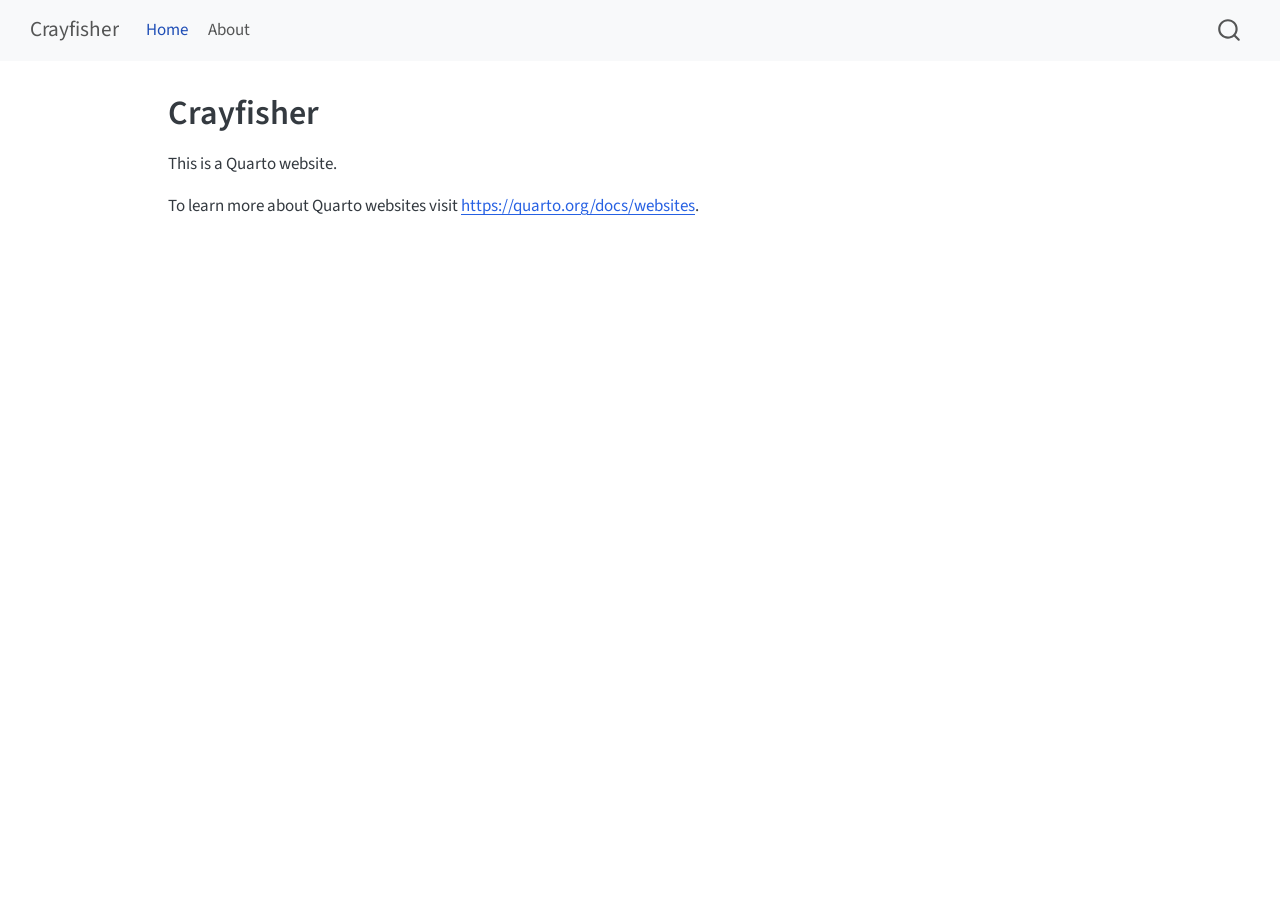
==== docs/index.html @ 039c7372 "Add docs folder and updated website files" ====
<!DOCTYPE html>
<html xmlns="http://www.w3.org/1999/xhtml" lang="en" xml:lang="en"><head>

<meta charset="utf-8">
<meta name="generator" content="quarto-1.9.37">

<meta name="viewport" content="width=device-width, initial-scale=1.0, user-scalable=yes">


<title>Crayfisher</title>
<style>
/* Default styles provided by pandoc.
** See https://pandoc.org/MANUAL.html#variables-for-html for config info.
*/
code{white-space: pre-wrap;}
span.smallcaps{font-variant: small-caps;}
div.columns{display: flex; gap: min(4vw, 1.5em);}
div.column{flex: auto; overflow-x: auto;}
div.hanging-indent{margin-left: 1.5em; text-indent: -1.5em;}
ul.task-list{list-style: none;}
ul.task-list li input[type="checkbox"] {
  width: 0.8em;
  margin: 0 0.8em 0.2em -1em; /* quarto-specific, see https://github.com/quarto-dev/quarto-cli/issues/4556 */ 
  vertical-align: middle;
}
</style>


<script src="site_libs/quarto-nav/quarto-nav.js"></script>
<script src="site_libs/quarto-nav/headroom.min.js"></script>
<script src="site_libs/clipboard/clipboard.min.js"></script>
<script src="site_libs/quarto-search/autocomplete.umd.js"></script>
<script src="site_libs/quarto-search/fuse.min.js"></script>
<script src="site_libs/quarto-search/quarto-search.js"></script>
<meta name="quarto:offset" content="./">
<script src="site_libs/quarto-html/quarto.js" type="module"></script>
<script src="site_libs/quarto-html/tabsets/tabsets.js" type="module"></script>
<script src="site_libs/quarto-html/popper.min.js"></script>
<script src="site_libs/quarto-html/tippy.umd.min.js"></script>
<script src="site_libs/quarto-html/anchor.min.js"></script>
<link href="site_libs/quarto-html/tippy.css" rel="stylesheet">
<link href="site_libs/quarto-html/quarto-syntax-highlighting-7f8f88aac4f3542376d5c11b86a4c14d.css" rel="stylesheet" id="quarto-text-highlighting-styles">
<script src="site_libs/bootstrap/bootstrap.min.js"></script>
<link href="site_libs/bootstrap/bootstrap-icons.css" rel="stylesheet">
<link href="site_libs/bootstrap/bootstrap-1793eb2011fdf07ee74679ee874e0dcf.min.css" rel="stylesheet" append-hash="true" id="quarto-bootstrap" data-mode="light">
<script id="quarto-search-options" type="application/json">{
  "location": "navbar",
  "copy-button": false,
  "collapse-after": 3,
  "panel-placement": "end",
  "type": "overlay",
  "limit": 50,
  "keyboard-shortcut": [
    "f",
    "/",
    "s"
  ],
  "show-item-context": false,
  "language": {
    "search-no-results-text": "No results",
    "search-matching-documents-text": "matching documents",
    "search-copy-link-title": "Copy link to search",
    "search-hide-matches-text": "Hide additional matches",
    "search-more-match-text": "more match in this document",
    "search-more-matches-text": "more matches in this document",
    "search-clear-button-title": "Clear",
    "search-text-placeholder": "",
    "search-detached-cancel-button-title": "Cancel",
    "search-submit-button-title": "Submit",
    "search-label": "Search"
  }
}</script>


<link rel="stylesheet" href="styles.css">
</head>

<body class="nav-fixed quarto-light">

<div id="quarto-search-results"></div>
  <header id="quarto-header" class="headroom fixed-top">
    <nav class="navbar navbar-expand-lg " data-bs-theme="dark">
      <div class="navbar-container container-fluid">
      <div class="navbar-brand-container mx-auto">
    <a class="navbar-brand" href="./index.html">
    <span class="navbar-title">Crayfisher</span>
    </a>
  </div>
            <div id="quarto-search" class="" title="Search"></div>
          <button class="navbar-toggler" type="button" data-bs-toggle="collapse" data-bs-target="#navbarCollapse" aria-controls="navbarCollapse" role="menu" aria-expanded="false" aria-label="Toggle navigation" onclick="if (window.quartoToggleHeadroom) { window.quartoToggleHeadroom(); }">
  <span class="navbar-toggler-icon"></span>
</button>
          <div class="collapse navbar-collapse" id="navbarCollapse">
            <ul class="navbar-nav navbar-nav-scroll me-auto">
  <li class="nav-item">
    <a class="nav-link active" href="./index.html" aria-current="page"> 
<span class="menu-text">Home</span></a>
  </li>  
  <li class="nav-item">
    <a class="nav-link" href="./about.html"> 
<span class="menu-text">About</span></a>
  </li>  
</ul>
          </div> <!-- /navcollapse -->
            <div class="quarto-navbar-tools">
</div>
      </div> <!-- /container-fluid -->
    </nav>
</header>
<!-- content -->
<div id="quarto-content" class="quarto-container page-columns page-rows-contents page-layout-article page-navbar">
<!-- sidebar -->
<!-- margin-sidebar -->
    <div id="quarto-margin-sidebar" class="sidebar margin-sidebar zindex-bottom">
        
    </div>
<!-- main -->
<main class="content" id="quarto-document-content">

<header id="title-block-header" class="quarto-title-block default">
<div class="quarto-title">
<h1 class="title">Crayfisher</h1>
</div>



<div class="quarto-title-meta">

    
  
    
  </div>
  


</header>


<p>This is a Quarto website.</p>
<p>To learn more about Quarto websites visit <a href="https://quarto.org/docs/websites" class="uri">https://quarto.org/docs/websites</a>.</p>



</main> <!-- /main -->
<script id="quarto-html-after-body" type="application/javascript">
  window.document.addEventListener("DOMContentLoaded", function (event) {
    const icon = "";
    const anchorJS = new window.AnchorJS();
    anchorJS.options = {
      placement: 'right',
      icon: icon
    };
    anchorJS.add('.anchored');
    const isCodeAnnotation = (el) => {
      for (const clz of el.classList) {
        if (clz.startsWith('code-annotation-')) {                     
          return true;
        }
      }
      return false;
    }
    const onCopySuccess = function(e) {
      // button target
      const button = e.trigger;
      // don't keep focus
      button.blur();
      // flash "checked"
      button.classList.add('code-copy-button-checked');
      var currentTitle = button.getAttribute("title");
      button.setAttribute("title", "Copied!");
      let tooltip;
      if (window.bootstrap) {
        button.setAttribute("data-bs-toggle", "tooltip");
        button.setAttribute("data-bs-placement", "left");
        button.setAttribute("data-bs-title", "Copied!");
        tooltip = new bootstrap.Tooltip(button, 
          { trigger: "manual", 
            customClass: "code-copy-button-tooltip",
            offset: [0, -8]});
        tooltip.show();    
      }
      setTimeout(function() {
        if (tooltip) {
          tooltip.hide();
          button.removeAttribute("data-bs-title");
          button.removeAttribute("data-bs-toggle");
          button.removeAttribute("data-bs-placement");
        }
        button.setAttribute("title", currentTitle);
        button.classList.remove('code-copy-button-checked');
      }, 1000);
      // clear code selection
      e.clearSelection();
    }
    const getTextToCopy = function(trigger) {
      const outerScaffold = trigger.parentElement.cloneNode(true);
      const codeEl = outerScaffold.querySelector('code');
      for (const childEl of codeEl.children) {
        if (isCodeAnnotation(childEl)) {
          childEl.remove();
        }
      }
      return codeEl.innerText;
    }
    const clipboard = new window.ClipboardJS('.code-copy-button:not([data-in-quarto-modal])', {
      text: getTextToCopy
    });
    clipboard.on('success', onCopySuccess);
    if (window.document.getElementById('quarto-embedded-source-code-modal')) {
      const clipboardModal = new window.ClipboardJS('.code-copy-button[data-in-quarto-modal]', {
        text: getTextToCopy,
        container: window.document.getElementById('quarto-embedded-source-code-modal')
      });
      clipboardModal.on('success', onCopySuccess);
    }
      var localhostRegex = new RegExp(/^(?:http|https):\/\/localhost\:?[0-9]*\//);
      var mailtoRegex = new RegExp(/^mailto:/);
        var filterRegex = new RegExp('/' + window.location.host + '/');
      var isInternal = (href) => {
          return filterRegex.test(href) || localhostRegex.test(href) || mailtoRegex.test(href);
      }
      // Inspect non-navigation links and adorn them if external
     var links = window.document.querySelectorAll('a[href]:not(.nav-link):not(.navbar-brand):not(.toc-action):not(.sidebar-link):not(.sidebar-item-toggle):not(.pagination-link):not(.no-external):not([aria-hidden]):not(.dropdown-item):not(.quarto-navigation-tool):not(.about-link)');
      for (var i=0; i<links.length; i++) {
        const link = links[i];
        if (!isInternal(link.href)) {
          // undo the damage that might have been done by quarto-nav.js in the case of
          // links that we want to consider external
          if (link.dataset.originalHref !== undefined) {
            link.href = link.dataset.originalHref;
          }
        }
      }
    function tippyHover(el, contentFn, onTriggerFn, onUntriggerFn) {
      const config = {
        allowHTML: true,
        maxWidth: 500,
        delay: 100,
        arrow: false,
        appendTo: function(el) {
            return el.parentElement;
        },
        interactive: true,
        interactiveBorder: 10,
        theme: 'quarto',
        placement: 'bottom-start',
      };
      if (contentFn) {
        config.content = contentFn;
      }
      if (onTriggerFn) {
        config.onTrigger = onTriggerFn;
      }
      if (onUntriggerFn) {
        config.onUntrigger = onUntriggerFn;
      }
      window.tippy(el, config); 
    }
    const noterefs = window.document.querySelectorAll('a[role="doc-noteref"]');
    for (var i=0; i<noterefs.length; i++) {
      const ref = noterefs[i];
      tippyHover(ref, function() {
        // use id or data attribute instead here
        let href = ref.getAttribute('data-footnote-href') || ref.getAttribute('href');
        try { href = new URL(href).hash; } catch {}
        const id = href.replace(/^#\/?/, "");
        const note = window.document.getElementById(id);
        if (note) {
          return note.innerHTML;
        } else {
          return "";
        }
      });
    }
    const xrefs = window.document.querySelectorAll('a.quarto-xref');
    const processXRef = (id, note) => {
      // Strip column container classes
      const stripColumnClz = (el) => {
        el.classList.remove("page-full", "page-columns");
        if (el.children) {
          for (const child of el.children) {
            stripColumnClz(child);
          }
        }
      }
      stripColumnClz(note)
      if (id === null || id.startsWith('sec-')) {
        // Special case sections, only their first couple elements
        const container = document.createElement("div");
        if (note.children && note.children.length > 2) {
          container.appendChild(note.children[0].cloneNode(true));
          for (let i = 1; i < note.children.length; i++) {
            const child = note.children[i];
            if (child.tagName === "P" && child.innerText === "") {
              continue;
            } else {
              container.appendChild(child.cloneNode(true));
              break;
            }
          }
          if (window.Quarto?.typesetMath) {
            window.Quarto.typesetMath(container);
          }
          return container.innerHTML
        } else {
          if (window.Quarto?.typesetMath) {
            window.Quarto.typesetMath(note);
          }
          return note.innerHTML;
        }
      } else {
        // Remove any anchor links if they are present
        const anchorLink = note.querySelector('a.anchorjs-link');
        if (anchorLink) {
          anchorLink.remove();
        }
        if (window.Quarto?.typesetMath) {
          window.Quarto.typesetMath(note);
        }
        if (note.classList.contains("callout")) {
          return note.outerHTML;
        } else {
          return note.innerHTML;
        }
      }
    }
    for (var i=0; i<xrefs.length; i++) {
      const xref = xrefs[i];
      tippyHover(xref, undefined, function(instance) {
        instance.disable();
        let url = xref.getAttribute('href');
        let hash = undefined; 
        if (url.startsWith('#')) {
          hash = url;
        } else {
          try { hash = new URL(url).hash; } catch {}
        }
        if (hash) {
          const id = hash.replace(/^#\/?/, "");
          const note = window.document.getElementById(id);
          if (note !== null) {
            try {
              const html = processXRef(id, note.cloneNode(true));
              instance.setContent(html);
            } finally {
              instance.enable();
              instance.show();
            }
          } else {
            // See if we can fetch this
            fetch(url.split('#')[0])
            .then(res => res.text())
            .then(html => {
              const parser = new DOMParser();
              const htmlDoc = parser.parseFromString(html, "text/html");
              const note = htmlDoc.getElementById(id);
              if (note !== null) {
                const html = processXRef(id, note);
                instance.setContent(html);
              } 
            }).finally(() => {
              instance.enable();
              instance.show();
            });
          }
        } else {
          // See if we can fetch a full url (with no hash to target)
          // This is a special case and we should probably do some content thinning / targeting
          fetch(url)
          .then(res => res.text())
          .then(html => {
            const parser = new DOMParser();
            const htmlDoc = parser.parseFromString(html, "text/html");
            const note = htmlDoc.querySelector('main.content');
            if (note !== null) {
              // This should only happen for chapter cross references
              // (since there is no id in the URL)
              // remove the first header
              if (note.children.length > 0 && note.children[0].tagName === "HEADER") {
                note.children[0].remove();
              }
              const html = processXRef(null, note);
              instance.setContent(html);
            } 
          }).finally(() => {
            instance.enable();
            instance.show();
          });
        }
      }, function(instance) {
      });
    }
        let selectedAnnoteEl;
        const selectorForAnnotation = ( cell, annotation) => {
          let cellAttr = 'data-code-cell="' + cell + '"';
          let lineAttr = 'data-code-annotation="' +  annotation + '"';
          const selector = 'span[' + cellAttr + '][' + lineAttr + ']';
          return selector;
        }
        const selectCodeLines = (annoteEl) => {
          const doc = window.document;
          const targetCell = annoteEl.getAttribute("data-target-cell");
          const targetAnnotation = annoteEl.getAttribute("data-target-annotation");
          const annoteSpan = window.document.querySelector(selectorForAnnotation(targetCell, targetAnnotation));
          const lines = annoteSpan.getAttribute("data-code-lines").split(",");
          const lineIds = lines.map((line) => {
            return targetCell + "-" + line;
          })
          let top = null;
          let height = null;
          let parent = null;
          if (lineIds.length > 0) {
              //compute the position of the single el (top and bottom and make a div)
              const el = window.document.getElementById(lineIds[0]);
              top = el.offsetTop;
              height = el.offsetHeight;
              parent = el.parentElement.parentElement;
            if (lineIds.length > 1) {
              const lastEl = window.document.getElementById(lineIds[lineIds.length - 1]);
              const bottom = lastEl.offsetTop + lastEl.offsetHeight;
              height = bottom - top;
            }
            if (top !== null && height !== null && parent !== null) {
              // cook up a div (if necessary) and position it 
              let div = window.document.getElementById("code-annotation-line-highlight");
              if (div === null) {
                div = window.document.createElement("div");
                div.setAttribute("id", "code-annotation-line-highlight");
                div.style.position = 'absolute';
                parent.appendChild(div);
              }
              div.style.top = top - 2 + "px";
              div.style.height = height + 4 + "px";
              div.style.left = 0;
              let gutterDiv = window.document.getElementById("code-annotation-line-highlight-gutter");
              if (gutterDiv === null) {
                gutterDiv = window.document.createElement("div");
                gutterDiv.setAttribute("id", "code-annotation-line-highlight-gutter");
                gutterDiv.style.position = 'absolute';
                const codeCell = window.document.getElementById(targetCell);
                const gutter = codeCell.querySelector('.code-annotation-gutter');
                gutter.appendChild(gutterDiv);
              }
              gutterDiv.style.top = top - 2 + "px";
              gutterDiv.style.height = height + 4 + "px";
            }
            selectedAnnoteEl = annoteEl;
          }
        };
        const unselectCodeLines = () => {
          const elementsIds = ["code-annotation-line-highlight", "code-annotation-line-highlight-gutter"];
          elementsIds.forEach((elId) => {
            const div = window.document.getElementById(elId);
            if (div) {
              div.remove();
            }
          });
          selectedAnnoteEl = undefined;
        };
          // Handle positioning of the toggle
      window.addEventListener(
        "resize",
        throttle(() => {
          elRect = undefined;
          if (selectedAnnoteEl) {
            selectCodeLines(selectedAnnoteEl);
          }
        }, 10)
      );
      function throttle(fn, ms) {
      let throttle = false;
      let timer;
        return (...args) => {
          if(!throttle) { // first call gets through
              fn.apply(this, args);
              throttle = true;
          } else { // all the others get throttled
              if(timer) clearTimeout(timer); // cancel #2
              timer = setTimeout(() => {
                fn.apply(this, args);
                timer = throttle = false;
              }, ms);
          }
        };
      }
        // Attach click handler to the DT
        const annoteDls = window.document.querySelectorAll('dt[data-target-cell]');
        for (const annoteDlNode of annoteDls) {
          annoteDlNode.addEventListener('click', (event) => {
            const clickedEl = event.target;
            if (clickedEl !== selectedAnnoteEl) {
              unselectCodeLines();
              const activeEl = window.document.querySelector('dt[data-target-cell].code-annotation-active');
              if (activeEl) {
                activeEl.classList.remove('code-annotation-active');
              }
              selectCodeLines(clickedEl);
              clickedEl.classList.add('code-annotation-active');
            } else {
              // Unselect the line
              unselectCodeLines();
              clickedEl.classList.remove('code-annotation-active');
            }
          });
        }
    const findCites = (el) => {
      const parentEl = el.parentElement;
      if (parentEl) {
        const cites = parentEl.dataset.cites;
        if (cites) {
          return {
            el,
            cites: cites.split(' ')
          };
        } else {
          return findCites(el.parentElement)
        }
      } else {
        return undefined;
      }
    };
    var bibliorefs = window.document.querySelectorAll('a[role="doc-biblioref"]');
    for (var i=0; i<bibliorefs.length; i++) {
      const ref = bibliorefs[i];
      const citeInfo = findCites(ref);
      if (citeInfo) {
        tippyHover(citeInfo.el, function() {
          var popup = window.document.createElement('div');
          citeInfo.cites.forEach(function(cite) {
            var citeDiv = window.document.createElement('div');
            citeDiv.classList.add('hanging-indent');
            citeDiv.classList.add('csl-entry');
            var biblioDiv = window.document.getElementById('ref-' + cite);
            if (biblioDiv) {
              citeDiv.innerHTML = biblioDiv.innerHTML;
            }
            popup.appendChild(citeDiv);
          });
          return popup.innerHTML;
        });
      }
    }
  });
  </script>
</div> <!-- /content -->




</body></html>
---- docs/site_libs/quarto-html/tippy.css ----
.tippy-box[data-animation=fade][data-state=hidden]{opacity:0}[data-tippy-root]{max-width:calc(100vw - 10px)}.tippy-box{position:relative;background-color:#333;color:#fff;border-radius:4px;font-size:14px;line-height:1.4;white-space:normal;outline:0;transition-property:transform,visibility,opacity}.tippy-box[data-placement^=top]>.tippy-arrow{bottom:0}.tippy-box[data-placement^=top]>.tippy-arrow:before{bottom:-7px;left:0;border-width:8px 8px 0;border-top-color:initial;transform-origin:center top}.tippy-box[data-placement^=bottom]>.tippy-arrow{top:0}.tippy-box[data-placement^=bottom]>.tippy-arrow:before{top:-7px;left:0;border-width:0 8px 8px;border-bottom-color:initial;transform-origin:center bottom}.tippy-box[data-placement^=left]>.tippy-arrow{right:0}.tippy-box[data-placement^=left]>.tippy-arrow:before{border-width:8px 0 8px 8px;border-left-color:initial;right:-7px;transform-origin:center left}.tippy-box[data-placement^=right]>.tippy-arrow{left:0}.tippy-box[data-placement^=right]>.tippy-arrow:before{left:-7px;border-width:8px 8px 8px 0;border-right-color:initial;transform-origin:center right}.tippy-box[data-inertia][data-state=visible]{transition-timing-function:cubic-bezier(.54,1.5,.38,1.11)}.tippy-arrow{width:16px;height:16px;color:#333}.tippy-arrow:before{content:"";position:absolute;border-color:transparent;border-style:solid}.tippy-content{position:relative;padding:5px 9px;z-index:1}
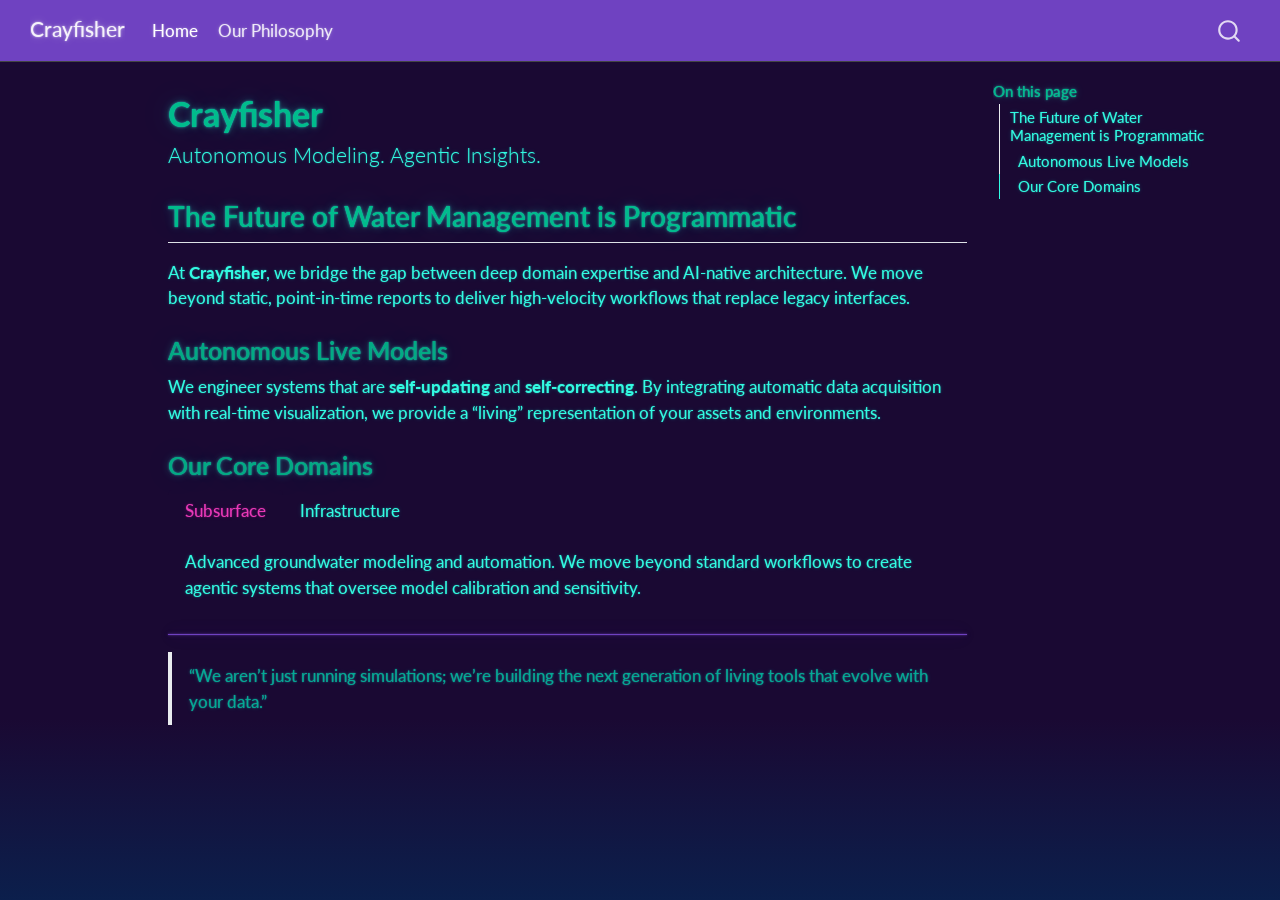
==== commit 94514959: "adding actual text" ====
--- a/docs/index.html
+++ b/docs/index.html
@@ -39,10 +39,10 @@
 <script src="site_libs/quarto-html/tippy.umd.min.js"></script>
 <script src="site_libs/quarto-html/anchor.min.js"></script>
 <link href="site_libs/quarto-html/tippy.css" rel="stylesheet">
-<link href="site_libs/quarto-html/quarto-syntax-highlighting-7f8f88aac4f3542376d5c11b86a4c14d.css" rel="stylesheet" id="quarto-text-highlighting-styles">
+<link href="site_libs/quarto-html/quarto-syntax-highlighting-dark-d0ae9245876894da5ac7e18953ecc5cc.css" rel="stylesheet" id="quarto-text-highlighting-styles">
 <script src="site_libs/bootstrap/bootstrap.min.js"></script>
 <link href="site_libs/bootstrap/bootstrap-icons.css" rel="stylesheet">
-<link href="site_libs/bootstrap/bootstrap-1793eb2011fdf07ee74679ee874e0dcf.min.css" rel="stylesheet" append-hash="true" id="quarto-bootstrap" data-mode="light">
+<link href="site_libs/bootstrap/bootstrap-df7ed45e0b8c3998686ef804c9957b31.min.css" rel="stylesheet" append-hash="true" id="quarto-bootstrap" data-mode="dark">
 <script id="quarto-search-options" type="application/json">{
   "location": "navbar",
   "copy-button": false,
@@ -98,7 +98,7 @@
   </li>  
   <li class="nav-item">
     <a class="nav-link" href="./about.html"> 
-<span class="menu-text">About</span></a>
+<span class="menu-text">Our Philosophy</span></a>
   </li>  
 </ul>
           </div> <!-- /navcollapse -->
@@ -111,8 +111,18 @@
 <div id="quarto-content" class="quarto-container page-columns page-rows-contents page-layout-article page-navbar">
 <!-- sidebar -->
 <!-- margin-sidebar -->
-    <div id="quarto-margin-sidebar" class="sidebar margin-sidebar zindex-bottom">
-        
+    <div id="quarto-margin-sidebar" class="sidebar margin-sidebar">
+        <nav id="TOC" role="doc-toc" class="toc-active">
+    <h2 id="toc-title">On this page</h2>
+   
+  <ul>
+  <li><a href="#the-future-of-water-management-is-programmatic" id="toc-the-future-of-water-management-is-programmatic" class="nav-link active" data-scroll-target="#the-future-of-water-management-is-programmatic">The Future of Water Management is Programmatic</a>
+  <ul class="collapse">
+  <li><a href="#autonomous-live-models" id="toc-autonomous-live-models" class="nav-link" data-scroll-target="#autonomous-live-models">Autonomous Live Models</a></li>
+  <li><a href="#our-core-domains" id="toc-our-core-domains" class="nav-link" data-scroll-target="#our-core-domains">Our Core Domains</a></li>
+  </ul></li>
+  </ul>
+</nav>
     </div>
 <!-- main -->
 <main class="content" id="quarto-document-content">
@@ -120,6 +130,7 @@
 <header id="title-block-header" class="quarto-title-block default">
 <div class="quarto-title">
 <h1 class="title">Crayfisher</h1>
+<p class="subtitle lead">Autonomous Modeling. Agentic Insights.</p>
 </div>
 
 
@@ -136,10 +147,36 @@
 </header>
 
 
-<p>This is a Quarto website.</p>
-<p>To learn more about Quarto websites visit <a href="https://quarto.org/docs/websites" class="uri">https://quarto.org/docs/websites</a>.</p>
-
-
+<section id="the-future-of-water-management-is-programmatic" class="level2">
+<h2 class="anchored" data-anchor-id="the-future-of-water-management-is-programmatic">The Future of Water Management is Programmatic</h2>
+<p>At <strong>Crayfisher</strong>, we bridge the gap between deep domain expertise and AI-native architecture. We move beyond static, point-in-time reports to deliver high-velocity workflows that replace legacy interfaces.</p>
+<section id="autonomous-live-models" class="level3">
+<h3 class="anchored" data-anchor-id="autonomous-live-models">Autonomous Live Models</h3>
+<p>We engineer systems that are <strong>self-updating</strong> and <strong>self-correcting</strong>. By integrating automatic data acquisition with real-time visualization, we provide a “living” representation of your assets and environments.</p>
+</section>
+<section id="our-core-domains" class="level3">
+<h3 class="anchored" data-anchor-id="our-core-domains">Our Core Domains</h3>
+<div class="tabset-margin-container"></div><div class="panel-tabset">
+<ul class="nav nav-tabs" role="tablist"><li class="nav-item" role="presentation"><a class="nav-link active" id="tabset-1-1-tab" data-bs-toggle="tab" data-bs-target="#tabset-1-1" role="tab" aria-controls="tabset-1-1" aria-selected="true" href="">Subsurface</a></li><li class="nav-item" role="presentation"><a class="nav-link" id="tabset-1-2-tab" data-bs-toggle="tab" data-bs-target="#tabset-1-2" role="tab" aria-controls="tabset-1-2" aria-selected="false" href="">Infrastructure</a></li></ul>
+<div class="tab-content">
+<div id="tabset-1-1" class="tab-pane active" role="tabpanel" aria-labelledby="tabset-1-1-tab">
+<p>Advanced groundwater modeling and automation. We move beyond standard workflows to create agentic systems that oversee model calibration and sensitivity.</p>
+</div>
+<div id="tabset-1-2" class="tab-pane" role="tabpanel" aria-labelledby="tabset-1-2-tab">
+<p>Intelligent pipeflow and network analysis. Utilizing tools like EPANET within automated pipelines to ensure your infrastructure data is never stale.</p>
+<!-- ## Surface
+High-fidelity flood and catchment dynamics. Real-time insights that adapt as weather and landscape data evolve. -->
+</div>
+</div>
+</div>
+<hr>
+<blockquote class="blockquote">
+<p>“We aren’t just running simulations; we’re building the next generation of living tools that evolve with your data.”</p>
+</blockquote>
+
+
+</section>
+</section>
 
 </main> <!-- /main -->
 <script id="quarto-html-after-body" type="application/javascript">
--- a/docs/site_libs/quarto-html/quarto-syntax-highlighting-dark-d0ae9245876894da5ac7e18953ecc5cc.css
+++ b/docs/site_libs/quarto-html/quarto-syntax-highlighting-dark-d0ae9245876894da5ac7e18953ecc5cc.css
@@ -0,0 +1,219 @@
+/* quarto syntax highlight colors */
+:root {
+  --quarto-hl-al-color: #f07178;
+  --quarto-hl-an-color: #d4d0ab;
+  --quarto-hl-at-color: #00e0e0;
+  --quarto-hl-bn-color: #d4d0ab;
+  --quarto-hl-bu-color: #abe338;
+  --quarto-hl-ch-color: #abe338;
+  --quarto-hl-co-color: #f8f8f2;
+  --quarto-hl-cv-color: #ffd700;
+  --quarto-hl-cn-color: #ffd700;
+  --quarto-hl-cf-color: #ffa07a;
+  --quarto-hl-dt-color: #ffa07a;
+  --quarto-hl-dv-color: #d4d0ab;
+  --quarto-hl-do-color: #f8f8f2;
+  --quarto-hl-er-color: #f07178;
+  --quarto-hl-ex-color: #00e0e0;
+  --quarto-hl-fl-color: #d4d0ab;
+  --quarto-hl-fu-color: #ffa07a;
+  --quarto-hl-im-color: #abe338;
+  --quarto-hl-in-color: #d4d0ab;
+  --quarto-hl-kw-color: #ffa07a;
+  --quarto-hl-op-color: #ffa07a;
+  --quarto-hl-ot-color: #00e0e0;
+  --quarto-hl-pp-color: #dcc6e0;
+  --quarto-hl-re-color: #00e0e0;
+  --quarto-hl-sc-color: #abe338;
+  --quarto-hl-ss-color: #abe338;
+  --quarto-hl-st-color: #abe338;
+  --quarto-hl-va-color: #00e0e0;
+  --quarto-hl-vs-color: #abe338;
+  --quarto-hl-wa-color: #dcc6e0;
+}
+
+/* other quarto variables */
+:root {
+  --quarto-font-monospace: SFMono-Regular, Menlo, Monaco, Consolas, "Liberation Mono", "Courier New", monospace;
+}
+
+/* syntax highlight based on Pandoc's rules */
+pre > code.sourceCode > span {
+  color: #f8f8f2;
+}
+
+code.sourceCode > span {
+  color: #f8f8f2;
+}
+
+div.sourceCode,
+div.sourceCode pre.sourceCode {
+  color: #f8f8f2;
+}
+
+/* Normal */
+code span {
+  color: #f8f8f2;
+}
+
+/* Alert */
+code span.al {
+  color: #f07178;
+}
+
+/* Annotation */
+code span.an {
+  color: #d4d0ab;
+}
+
+/* Attribute */
+code span.at {
+  color: #00e0e0;
+}
+
+/* BaseN */
+code span.bn {
+  color: #d4d0ab;
+}
+
+/* BuiltIn */
+code span.bu {
+  color: #abe338;
+}
+
+/* ControlFlow */
+code span.cf {
+  font-weight: bold;
+  color: #ffa07a;
+}
+
+/* Char */
+code span.ch {
+  color: #abe338;
+}
+
+/* Constant */
+code span.cn {
+  color: #ffd700;
+}
+
+/* Comment */
+code span.co {
+  font-style: italic;
+  color: #f8f8f2;
+}
+
+/* CommentVar */
+code span.cv {
+  color: #ffd700;
+}
+
+/* Documentation */
+code span.do {
+  color: #f8f8f2;
+}
+
+/* DataType */
+code span.dt {
+  color: #ffa07a;
+}
+
+/* DecVal */
+code span.dv {
+  color: #d4d0ab;
+}
+
+/* Error */
+code span.er {
+  color: #f07178;
+  text-decoration: underline;
+}
+
+/* Extension */
+code span.ex {
+  font-weight: bold;
+  color: #00e0e0;
+}
+
+/* Float */
+code span.fl {
+  color: #d4d0ab;
+}
+
+/* Function */
+code span.fu {
+  color: #ffa07a;
+}
+
+/* Import */
+code span.im {
+  color: #abe338;
+}
+
+/* Information */
+code span.in {
+  color: #d4d0ab;
+}
+
+/* Keyword */
+code span.kw {
+  font-weight: bold;
+  color: #ffa07a;
+}
+
+/* Operator */
+code span.op {
+  color: #ffa07a;
+}
+
+/* Other */
+code span.ot {
+  color: #00e0e0;
+}
+
+/* Preprocessor */
+code span.pp {
+  color: #dcc6e0;
+}
+
+/* RegionMarker */
+code span.re {
+  background-color: #f8f8f2;
+  color: #00e0e0;
+}
+
+/* SpecialChar */
+code span.sc {
+  color: #abe338;
+}
+
+/* SpecialString */
+code span.ss {
+  color: #abe338;
+}
+
+/* String */
+code span.st {
+  color: #abe338;
+}
+
+/* Variable */
+code span.va {
+  color: #00e0e0;
+}
+
+/* VerbatimString */
+code span.vs {
+  color: #abe338;
+}
+
+/* Warning */
+code span.wa {
+  color: #dcc6e0;
+}
+
+.prevent-inlining {
+  content: "</";
+}
+
+/*# sourceMappingURL=e2dac9153eaf3c552d5043f9565d03d7.css.map */
--- a/docs/styles.css
+++ b/docs/styles.css
@@ -0,0 +1,12 @@
+/* Custom styles for Crayfisher */
+.navbar {
+    border-bottom: 1px solid #444;
+}
+
+h1, h2, h3 {
+    color: #00bc8c; /* Darkly primary color accent */
+}
+
+.title {
+    font-weight: 700;
+}
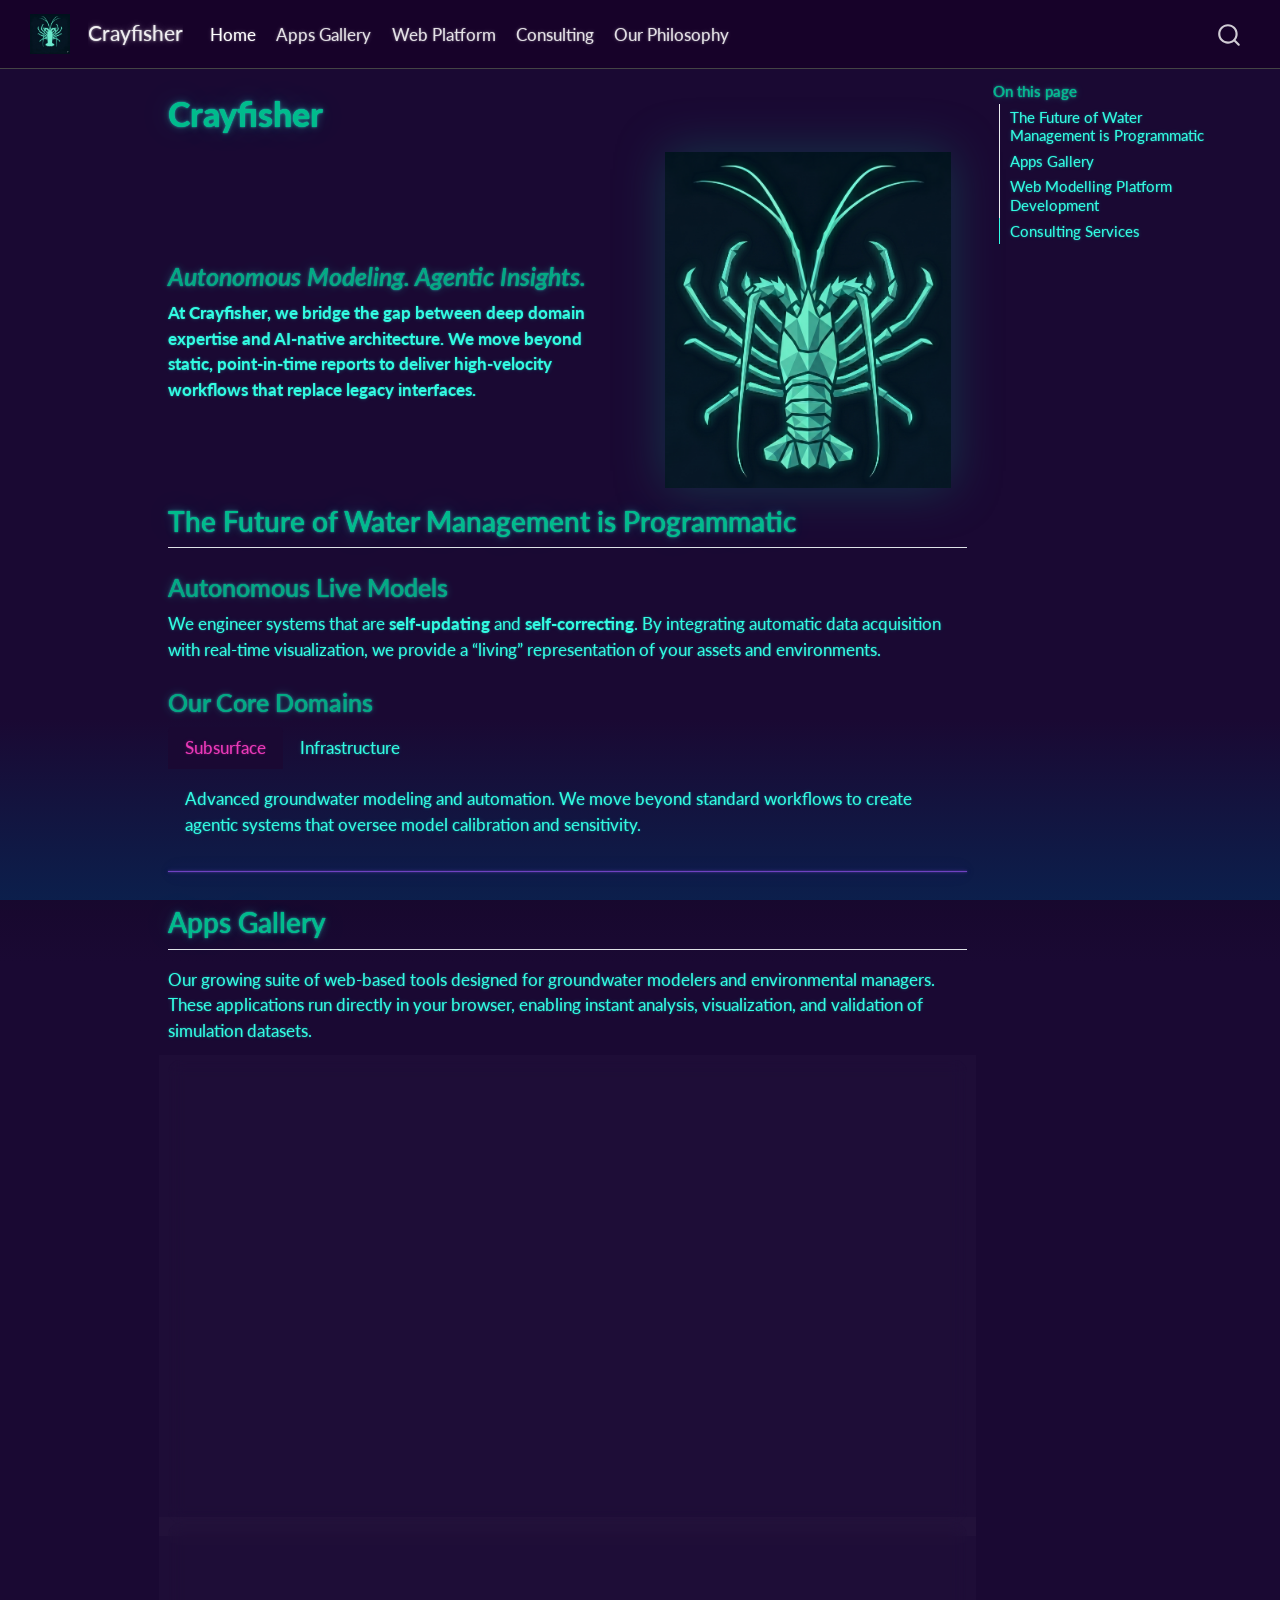
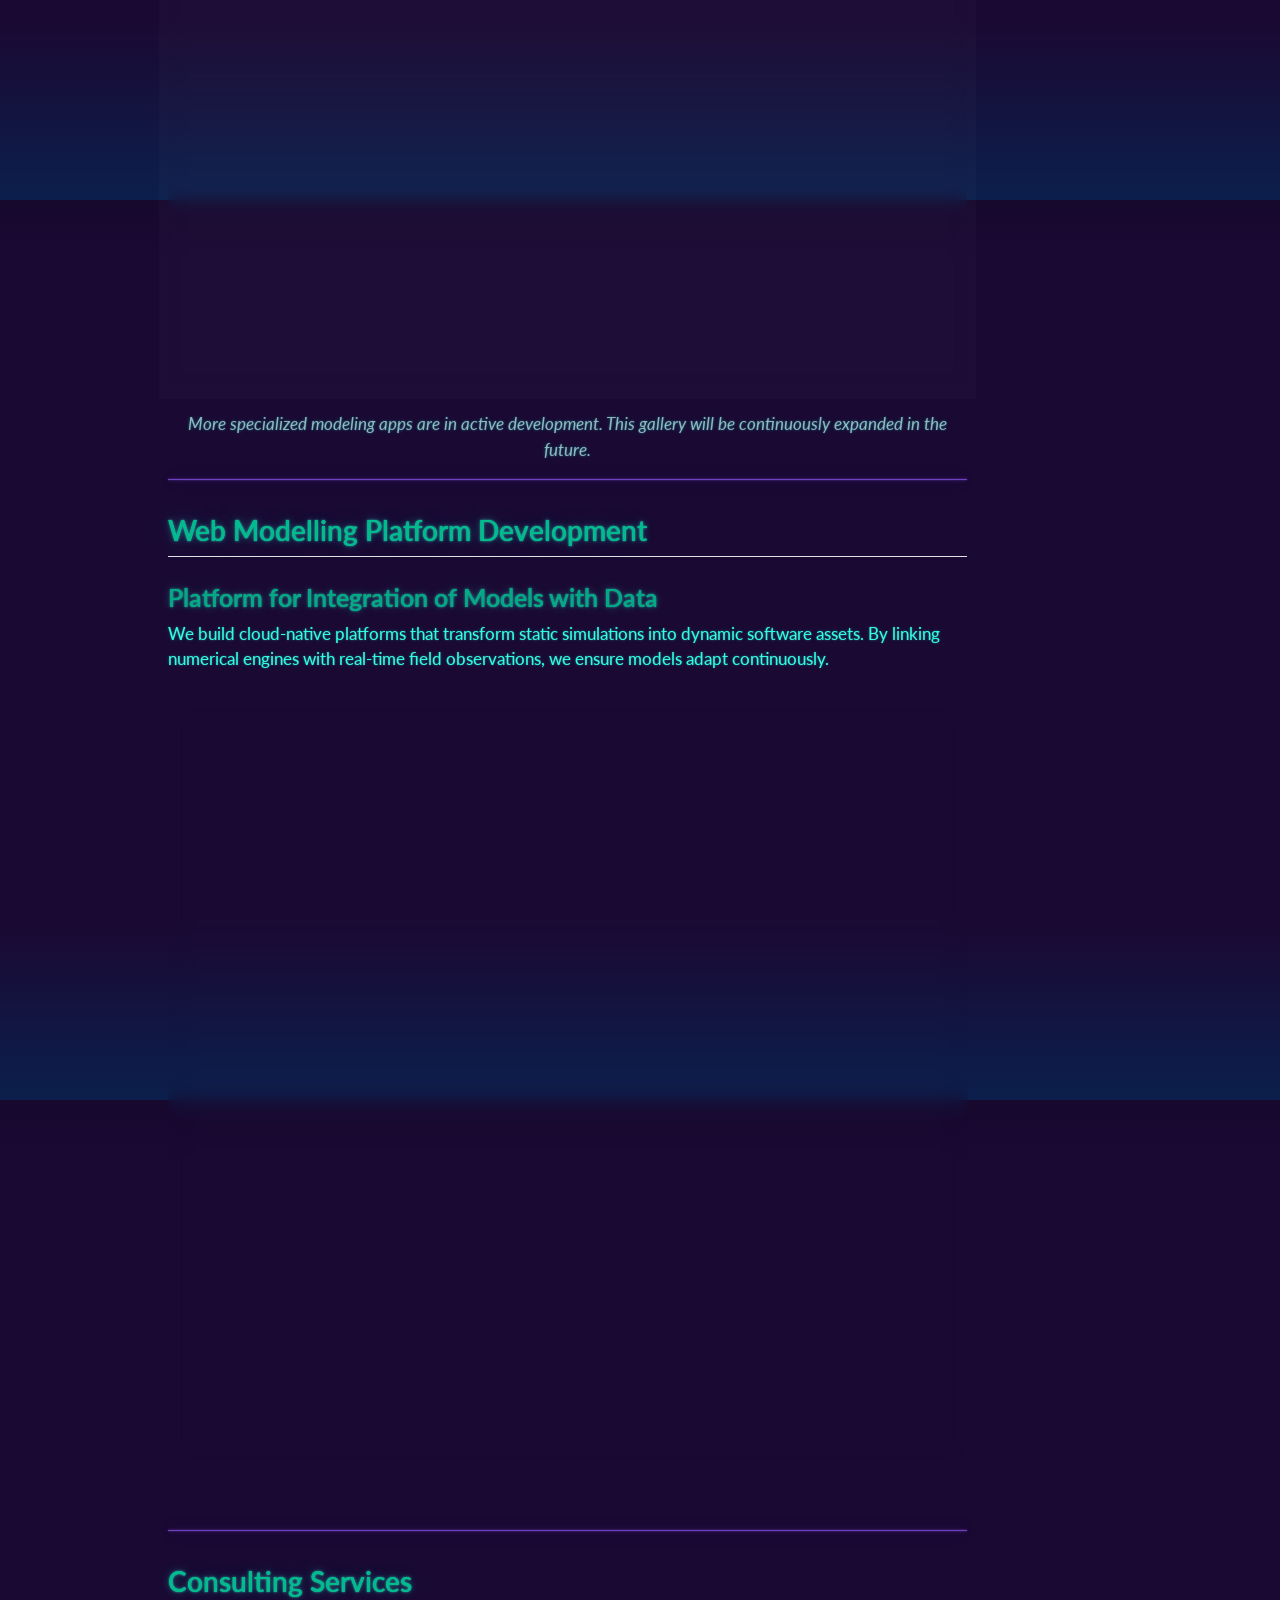
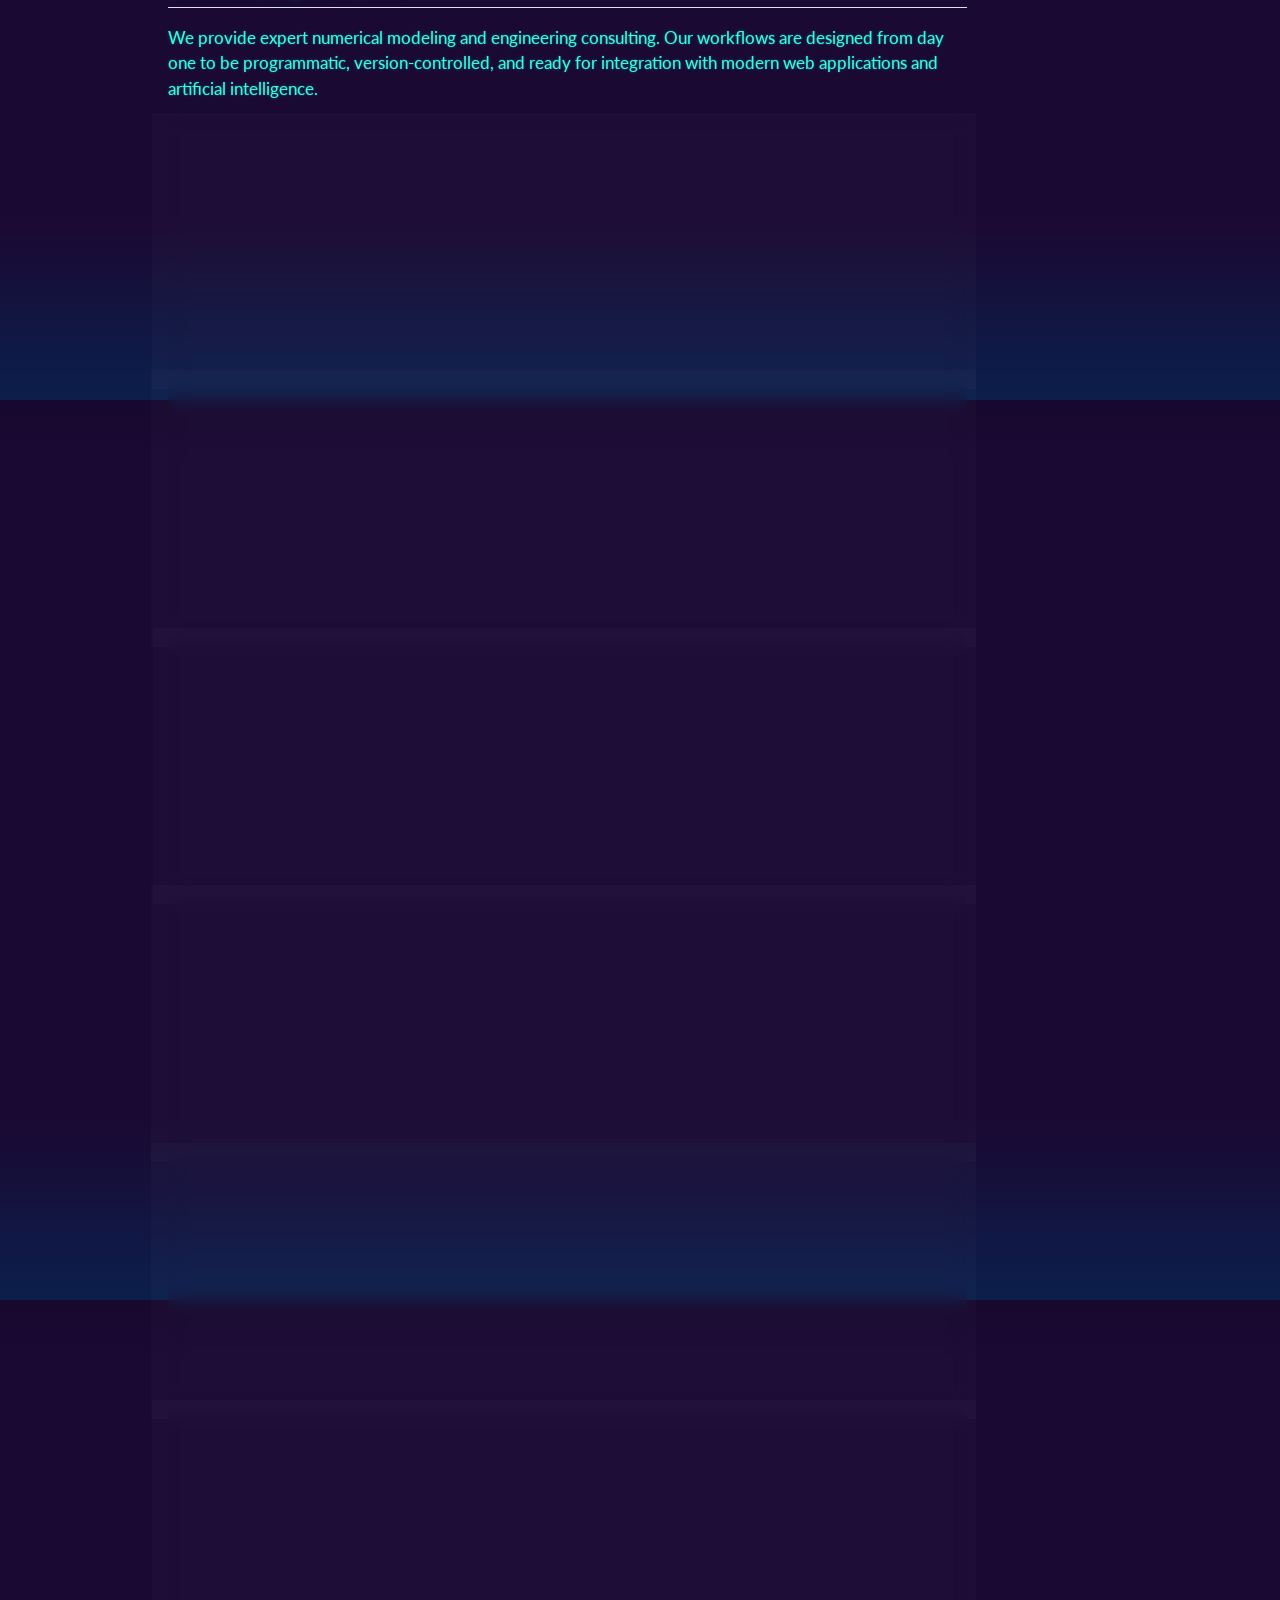
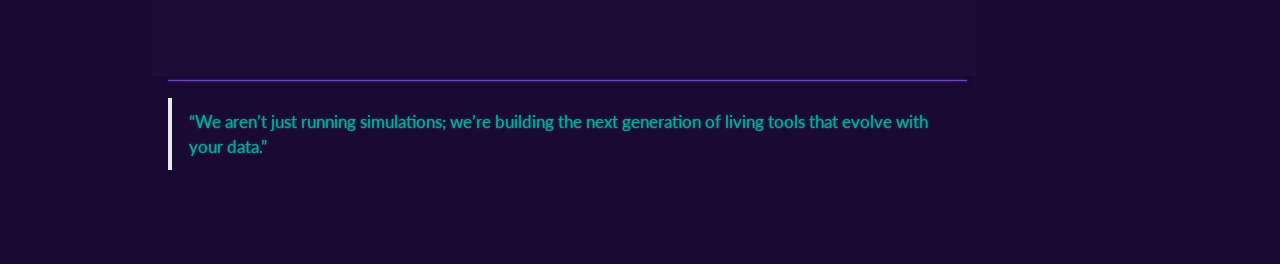
==== commit dfcf3333: "site: apps gallery, platform & consulting sections; link apps via subdomains - add Apps Gallery (lst" ====
--- a/docs/index.html
+++ b/docs/index.html
@@ -42,7 +42,7 @@
 <link href="site_libs/quarto-html/quarto-syntax-highlighting-dark-d0ae9245876894da5ac7e18953ecc5cc.css" rel="stylesheet" id="quarto-text-highlighting-styles">
 <script src="site_libs/bootstrap/bootstrap.min.js"></script>
 <link href="site_libs/bootstrap/bootstrap-icons.css" rel="stylesheet">
-<link href="site_libs/bootstrap/bootstrap-df7ed45e0b8c3998686ef804c9957b31.min.css" rel="stylesheet" append-hash="true" id="quarto-bootstrap" data-mode="dark">
+<link href="site_libs/bootstrap/bootstrap-dae58e1f32ea28fb2815b70d12fa1953.min.css" rel="stylesheet" append-hash="true" id="quarto-bootstrap" data-mode="dark">
 <script id="quarto-search-options" type="application/json">{
   "location": "navbar",
   "copy-button": false,
@@ -82,6 +82,10 @@
     <nav class="navbar navbar-expand-lg " data-bs-theme="dark">
       <div class="navbar-container container-fluid">
       <div class="navbar-brand-container mx-auto">
+    <a href="./index.html" class="navbar-brand navbar-brand-logo">
+    <img src="./logo-small.png" alt="" class="navbar-logo light-content">
+    <img src="./logo-small.png" alt="" class="navbar-logo dark-content">
+    </a>
     <a class="navbar-brand" href="./index.html">
     <span class="navbar-title">Crayfisher</span>
     </a>
@@ -95,6 +99,18 @@
   <li class="nav-item">
     <a class="nav-link active" href="./index.html" aria-current="page"> 
 <span class="menu-text">Home</span></a>
+  </li>  
+  <li class="nav-item">
+    <a class="nav-link" href="./index.html#apps-gallery"> 
+<span class="menu-text">Apps Gallery</span></a>
+  </li>  
+  <li class="nav-item">
+    <a class="nav-link" href="./index.html#web-modelling-platform-development"> 
+<span class="menu-text">Web Platform</span></a>
+  </li>  
+  <li class="nav-item">
+    <a class="nav-link" href="./index.html#consulting-services"> 
+<span class="menu-text">Consulting</span></a>
   </li>  
   <li class="nav-item">
     <a class="nav-link" href="./about.html"> 
@@ -121,35 +137,35 @@
   <li><a href="#autonomous-live-models" id="toc-autonomous-live-models" class="nav-link" data-scroll-target="#autonomous-live-models">Autonomous Live Models</a></li>
   <li><a href="#our-core-domains" id="toc-our-core-domains" class="nav-link" data-scroll-target="#our-core-domains">Our Core Domains</a></li>
   </ul></li>
+  <li><a href="#apps-gallery" id="toc-apps-gallery" class="nav-link" data-scroll-target="#apps-gallery">Apps Gallery</a></li>
+  <li><a href="#web-modelling-platform-development" id="toc-web-modelling-platform-development" class="nav-link" data-scroll-target="#web-modelling-platform-development">Web Modelling Platform Development</a>
+  <ul class="collapse">
+  <li><a href="#platform-for-integration-of-models-with-data" id="toc-platform-for-integration-of-models-with-data" class="nav-link" data-scroll-target="#platform-for-integration-of-models-with-data">Platform for Integration of Models with Data</a></li>
+  </ul></li>
+  <li><a href="#consulting-services" id="toc-consulting-services" class="nav-link" data-scroll-target="#consulting-services">Consulting Services</a></li>
   </ul>
 </nav>
     </div>
 <!-- main -->
-<main class="content" id="quarto-document-content">
-
-<header id="title-block-header" class="quarto-title-block default">
-<div class="quarto-title">
-<h1 class="title">Crayfisher</h1>
-<p class="subtitle lead">Autonomous Modeling. Agentic Insights.</p>
-</div>
-
-
-
-<div class="quarto-title-meta">
-
-    
-  
-    
-  </div>
-  
-
-
-</header>
-
-
+<main class="content" id="quarto-document-content"><header id="title-block-header" class="quarto-title-block"><h1 class="title display-7"><strong>Crayfisher</strong></h1></header>
+
+
+
+
+<div class="grid align-items-center">
+<section id="crayfisher" class="level1 title g-col-12 g-col-md-7">
+
+<section id="autonomous-modeling.-agentic-insights." class="level3">
+<h3 class="anchored" data-anchor-id="autonomous-modeling.-agentic-insights."><em>Autonomous Modeling. Agentic Insights.</em></h3>
+<p>At <strong>Crayfisher</strong>, we bridge the gap between deep domain expertise and AI-native architecture. We move beyond static, point-in-time reports to deliver high-velocity workflows that replace legacy interfaces.</p>
+</section>
+</section>
+<div class="g-col-12 g-col-md-5 text-center">
+<p><img src="logo-large.png" class="img-fluid" style="filter: drop-shadow(0 0 25px rgba(0, 188, 140, 0.25));;width:90.0%"></p>
+</div>
+</div>
 <section id="the-future-of-water-management-is-programmatic" class="level2">
 <h2 class="anchored" data-anchor-id="the-future-of-water-management-is-programmatic">The Future of Water Management is Programmatic</h2>
-<p>At <strong>Crayfisher</strong>, we bridge the gap between deep domain expertise and AI-native architecture. We move beyond static, point-in-time reports to deliver high-velocity workflows that replace legacy interfaces.</p>
 <section id="autonomous-live-models" class="level3">
 <h3 class="anchored" data-anchor-id="autonomous-live-models">Autonomous Live Models</h3>
 <p>We engineer systems that are <strong>self-updating</strong> and <strong>self-correcting</strong>. By integrating automatic data acquisition with real-time visualization, we provide a “living” representation of your assets and environments.</p>
@@ -170,12 +186,155 @@
 </div>
 </div>
 <hr>
+</section>
+</section>
+<section id="apps-gallery" class="level2">
+<h2 class="anchored" data-anchor-id="apps-gallery">Apps Gallery</h2>
+<p>Our growing suite of web-based tools designed for groundwater modelers and environmental managers. These applications run directly in your browser, enabling instant analysis, visualization, and validation of simulation datasets.</p>
+<div class="row g-4 mt-2">
+  <div class="col-md-6">
+    <div class="app-card">
+      <a href="https://lst.crayfisher.com" target="_blank" class="app-thumbnail-container">
+        <img src="lst.png" class="app-thumbnail" alt="lst reader thumbnail">
+      </a>
+      <div class="app-card-body">
+        <h4 class="app-card-title anchored">lst reader</h4>
+        <div class="app-card-subtitle">MODFLOW listing file reader and visualiser</div>
+        <p class="app-card-text">
+          Upload, parse, and dynamically analyze water budget calculations, solver convergence performance, and time-step execution details from MODFLOW listing files.
+        </p>
+        <a href="https://lst.crayfisher.com" class="btn btn-outline-primary app-btn" target="_blank">Launch App ↗</a>
+      </div>
+    </div>
+  </div>
+  <div class="col-md-6">
+    <div class="app-card">
+      <a href="https://heads.crayfisher.com" target="_blank" class="app-thumbnail-container">
+        <img src="heads.png" class="app-thumbnail" alt="heads visualiser thumbnail">
+      </a>
+      <div class="app-card-body">
+        <h4 class="app-card-title anchored">heads visualiser</h4>
+        <div class="app-card-subtitle">MODFLOW heads visualiser for mf6, usg, mf2005</div>
+        <p class="app-card-text">
+          Interactive, web-native 2D and 3D visualization of hydraulic heads, drawdown distributions, and simulated water levels across different stress periods.
+        </p>
+        <a href="https://heads.crayfisher.com" class="btn btn-outline-primary app-btn" target="_blank">Launch App ↗</a>
+      </div>
+    </div>
+  </div>
+</div>
+<p class="text-center text-white-50 mt-4">
+<em>More specialized modeling apps are in active development. This gallery will be continuously expanded in the future.</em>
+</p>
+<hr>
+</section>
+<section id="web-modelling-platform-development" class="level2">
+<h2 class="anchored" data-anchor-id="web-modelling-platform-development">Web Modelling Platform Development</h2>
+<section id="platform-for-integration-of-models-with-data" class="level3">
+<h3 class="anchored" data-anchor-id="platform-for-integration-of-models-with-data">Platform for Integration of Models with Data</h3>
+<p>We build cloud-native platforms that transform static simulations into dynamic software assets. By linking numerical engines with real-time field observations, we ensure models adapt continuously.</p>
+<div class="row align-items-center platform-showcase g-5">
+  <div class="col-lg-6">
+    <h4 class="platform-subtitle anchored">Living Models Powered by Live Data</h4>
+    <p>
+      Traditional modeling relies on static files compiled at specific milestones. Our web platforms automate the ingestion of field data directly into numerical setups.
+    </p>
+    <p>
+      By integrating models into cloud infrastructures, we enable automated re-calibration, sensitivity checks, and real-time visualization of hydrogeological datasets.
+    </p>
+    <ul class="platform-list">
+      <li><i class="bi bi-link-45deg text-accent"></i> <strong>Model-Data Integration:</strong> Unifying live telemetry and sensor networks with simulation runs.</li>
+      <li><i class="bi bi-hdd-network text-accent"></i> <strong>Automated Workflows:</strong> Orchestrating background computations as new data streams arrive.</li>
+      <li><i class="bi bi-display text-accent"></i> <strong>Stakeholder Accessibility:</strong> Secure, intuitive dashboards for scenario exploration without desktop GUIs.</li>
+    </ul>
+  </div>
+  <div class="col-lg-6">
+    <div class="platform-visual">
+      <div class="visual-node data-node">
+        <i class="bi bi-database-fill-down"></i>
+        <span>Environmental Data</span>
+        <small>Sensors &amp; Feeds</small>
+      </div>
+      <div class="visual-flow-arrow">
+        <i class="bi bi-arrow-right flow-arrow-1"></i>
+      </div>
+      <div class="visual-node model-node">
+        <i class="bi bi-cpu-fill"></i>
+        <span>MODFLOW Engine</span>
+        <small>Cloud Simulation</small>
+      </div>
+      <div class="visual-flow-arrow">
+        <i class="bi bi-arrow-right flow-arrow-2"></i>
+      </div>
+      <div class="visual-node web-node">
+        <i class="bi bi-pc-display-horizontal"></i>
+        <span>Web Platform</span>
+        <small>Real-time Insights</small>
+      </div>
+    </div>
+  </div>
+</div>
+<hr>
+</section>
+</section>
+<section id="consulting-services" class="level2">
+<h2 class="anchored" data-anchor-id="consulting-services">Consulting Services</h2>
+<p>We provide expert numerical modeling and engineering consulting. Our workflows are designed from day one to be programmatic, version-controlled, and ready for integration with modern web applications and artificial intelligence.</p>
+<div class="row g-4 mt-2">
+  <div class="col-md-6 col-lg-4">
+    <div class="service-card">
+      <div class="service-icon"><i class="bi bi-file-earmark-code"></i></div>
+      <h4 class="service-title anchored">Scripted MODFLOW</h4>
+      <p class="service-text">MODFLOW models fully scripted for fast development, complete reproducibility, and standard-setting modern workflow efficiency.</p>
+    </div>
+  </div>
+  
+  <div class="col-md-6 col-lg-4">
+    <div class="service-card">
+      <div class="service-icon"><i class="bi bi-droplet-half"></i></div>
+      <h4 class="service-title anchored">Applied Hydrology</h4>
+      <p class="service-text">Specialized simulations for mine dewatering, water resources management, environmental impact assessment, and brine resource estimation.</p>
+    </div>
+  </div>
+  
+  <div class="col-md-6 col-lg-4">
+    <div class="service-card">
+      <div class="service-icon"><i class="bi bi-graph-up-arrow"></i></div>
+      <h4 class="service-title anchored">Uncertainty Analysis</h4>
+      <p class="service-text">Advanced parameter estimation and uncertainty analysis utilizing PEST to quantify model reliability and mitigate decision risk.</p>
+    </div>
+  </div>
+
+  <div class="col-md-6 col-lg-4">
+    <div class="service-card">
+      <div class="service-icon"><i class="bi bi-arrow-repeat"></i></div>
+      <h4 class="service-title anchored">Automated Workflows</h4>
+      <p class="service-text">Designed from the start for automated workflow execution and seamless updatability as new environmental data arrives.</p>
+    </div>
+  </div>
+
+  <div class="col-md-6 col-lg-4">
+    <div class="service-card">
+      <div class="service-icon"><i class="bi bi-robot"></i></div>
+      <h4 class="service-title anchored">AI Integration</h4>
+      <p class="service-text">Engineered with programmatic APIs and clean data schemas, ready for seamless integration with AI agents and analytical engines.</p>
+    </div>
+  </div>
+
+  <div class="col-md-6 col-lg-4">
+    <div class="service-card">
+      <div class="service-icon"><i class="bi bi-shield-check"></i></div>
+      <h4 class="service-title anchored">Transparency &amp; Compatibility</h4>
+      <p class="service-text">Full version control and clean documentation for total transparency, designed to be fully compatible with our modern web platform.</p>
+    </div>
+  </div>
+</div>
+<hr>
 <blockquote class="blockquote">
 <p>“We aren’t just running simulations; we’re building the next generation of living tools that evolve with your data.”</p>
 </blockquote>
 
 
-</section>
 </section>
 
 </main> <!-- /main -->
--- a/docs/styles.css
+++ b/docs/styles.css
@@ -1,5 +1,6 @@
 /* Custom styles for Crayfisher */
 .navbar {
+    background-color: var(--bs-body-bg) !important;
     border-bottom: 1px solid #444;
 }
 
@@ -9,4 +10,335 @@
 
 .title {
     font-weight: 700;
+}
+
+/* Custom styles for Crayfisher */
+.navbar {
+    background-color: var(--bs-body-bg) !important;
+    border-bottom: 1px solid #444;
+}
+
+h1, h2, h3 {
+    color: #00bc8c; /* Darkly primary color accent */
+}
+
+.title {
+    font-weight: 700;
+}
+
+.navbar-brand img {
+    max-height: 40px;
+    margin-right: 10px;
+}
+
+/* Apps Gallery Section */
+.app-card {
+    background: rgba(255, 255, 255, 0.02);
+    border: 1px solid rgba(255, 255, 255, 0.08);
+    border-radius: 12px;
+    overflow: hidden;
+    transition: all 0.3s cubic-bezier(0.25, 0.8, 0.25, 1);
+    height: 100%;
+    display: flex;
+    flex-direction: column;
+    box-shadow: 0 4px 6px rgba(0, 0, 0, 0.15);
+    backdrop-filter: blur(8px);
+}
+
+.app-card:hover {
+    transform: translateY(-6px);
+    border-color: #32fbe2; /* Neon teal hover border */
+    box-shadow: 0 12px 24px rgba(50, 251, 226, 0.15);
+}
+
+.app-thumbnail-container {
+    width: 100%;
+    height: 220px;
+    overflow: hidden;
+    border-bottom: 1px solid rgba(255, 255, 255, 0.08);
+    background: rgba(0, 0, 0, 0.2);
+}
+
+.app-thumbnail {
+    width: 100%;
+    height: 100%;
+    object-fit: cover;
+    transition: transform 0.5s cubic-bezier(0.25, 0.8, 0.25, 1);
+}
+
+.app-card:hover .app-thumbnail {
+    transform: scale(1.05);
+}
+
+.app-card-body {
+    padding: 1.5rem;
+    display: flex;
+    flex-direction: column;
+    flex-grow: 1;
+}
+
+.app-card-title {
+    margin-top: 0;
+    margin-bottom: 0.5rem;
+    color: #32fbe2 !important; /* Accent color */
+    font-size: 1.35rem;
+    font-weight: 600;
+}
+
+.app-card-subtitle {
+    font-size: 0.95rem;
+    color: rgba(255, 255, 255, 0.85);
+    margin-bottom: 1rem;
+    line-height: 1.4;
+}
+
+.app-card-text {
+    font-size: 0.9rem;
+    color: rgba(255, 255, 255, 0.65);
+    line-height: 1.5;
+    margin-bottom: 1.5rem;
+}
+
+.app-btn {
+    margin-top: auto;
+    align-self: flex-start;
+    border-radius: 30px;
+    font-weight: 600;
+    padding: 0.45rem 1.25rem;
+    transition: all 0.2s ease;
+    border: 1px solid #00bc8c;
+    color: #00bc8c;
+}
+
+.app-btn:hover {
+    background-color: #00bc8c !important;
+    border-color: #00bc8c !important;
+    color: #fff !important;
+    box-shadow: 0 0 12px rgba(0, 188, 140, 0.4);
+}
+
+/* Web Modelling Platform Showcase */
+.platform-showcase {
+    background: linear-gradient(135deg, rgba(26, 9, 51, 0.4) 0%, rgba(13, 5, 26, 0.6) 100%);
+    border: 1px solid rgba(255, 255, 255, 0.05);
+    border-radius: 20px;
+    padding: 3rem 2.5rem;
+    box-shadow: 0 15px 35px rgba(0, 0, 0, 0.2);
+    margin-top: 2rem;
+    margin-bottom: 4rem;
+    backdrop-filter: blur(10px);
+}
+
+.platform-subtitle {
+    color: #fff !important;
+    font-size: 1.75rem;
+    font-weight: 700;
+    margin-bottom: 1.5rem;
+}
+
+.platform-list {
+    list-style: none;
+    padding-left: 0;
+    margin-top: 1.5rem;
+}
+
+.platform-list li {
+    margin-bottom: 0.85rem;
+    font-size: 1rem;
+    color: rgba(255, 255, 255, 0.85);
+    display: flex;
+    align-items: flex-start;
+}
+
+.platform-list li i {
+    margin-right: 0.75rem;
+    margin-top: 0.2rem;
+    flex-shrink: 0;
+}
+
+.text-accent {
+    color: #32fbe2;
+}
+
+.platform-visual {
+    display: flex;
+    align-items: center;
+    justify-content: center;
+    flex-wrap: wrap;
+    gap: 1rem;
+    padding: 2.5rem 1.5rem;
+    background: rgba(0, 0, 0, 0.25);
+    border-radius: 16px;
+    border: 1px solid rgba(255, 255, 255, 0.05);
+    position: relative;
+}
+
+.visual-node {
+    background: rgba(255, 255, 255, 0.03);
+    border: 1px solid rgba(255, 255, 255, 0.08);
+    border-radius: 12px;
+    padding: 1.25rem 1rem;
+    display: flex;
+    flex-direction: column;
+    align-items: center;
+    justify-content: center;
+    width: 140px;
+    transition: all 0.3s ease;
+}
+
+.visual-node i {
+    font-size: 2.2rem;
+    margin-bottom: 0.75rem;
+}
+
+.visual-node span {
+    font-size: 0.85rem;
+    font-weight: 600;
+    color: #fff;
+    text-align: center;
+}
+
+.visual-node small {
+    font-size: 0.7rem;
+    color: rgba(255, 255, 255, 0.45);
+    text-align: center;
+    margin-top: 0.25rem;
+}
+
+/* Node customized colors */
+.data-node i { color: #f39c12; }
+.data-node:hover {
+    border-color: #f39c12;
+    box-shadow: 0 0 15px rgba(243, 156, 18, 0.25);
+    transform: scale(1.05);
+}
+
+.model-node i { color: #9b5de5; }
+.model-node:hover {
+    border-color: #9b5de5;
+    box-shadow: 0 0 15px rgba(155, 93, 229, 0.25);
+    transform: scale(1.05);
+}
+
+.web-node i { color: #32fbe2; }
+.web-node:hover {
+    border-color: #32fbe2;
+    box-shadow: 0 0 15px rgba(50, 251, 226, 0.25);
+    transform: scale(1.05);
+}
+
+.visual-flow-arrow {
+    display: flex;
+    align-items: center;
+    justify-content: center;
+}
+
+.visual-flow-arrow i {
+    font-size: 2.2rem;
+    color: rgba(255, 255, 255, 0.2);
+    animation: flow-pulse 2s infinite ease-in-out;
+}
+
+.flow-arrow-2 {
+    animation-delay: 1s !important;
+}
+
+@keyframes flow-pulse {
+    0%, 100% {
+        transform: translateX(0);
+        opacity: 0.3;
+        color: rgba(255, 255, 255, 0.2);
+    }
+    50% {
+        transform: translateX(6px);
+        opacity: 1;
+        color: #00bc8c;
+    }
+}
+
+@media (max-width: 991px) {
+    .platform-visual {
+        margin-top: 2rem;
+    }
+}
+
+@media (max-width: 576px) {
+    .platform-visual {
+        flex-direction: column;
+        gap: 1.5rem;
+    }
+    .visual-flow-arrow i {
+        transform: rotate(90deg);
+        animation: flow-pulse-vertical 2s infinite ease-in-out;
+    }
+}
+
+@keyframes flow-pulse-vertical {
+    0%, 100% {
+        transform: translateY(0) rotate(90deg);
+        opacity: 0.3;
+        color: rgba(255, 255, 255, 0.2);
+    }
+    50% {
+        transform: translateY(6px) rotate(90deg);
+        opacity: 1;
+        color: #00bc8c;
+    }
+}
+
+/* Consulting Services Section */
+.service-card {
+    background: rgba(255, 255, 255, 0.02);
+    border: 1px solid rgba(255, 255, 255, 0.05);
+    border-radius: 12px;
+    padding: 2rem;
+    height: 100%;
+    transition: all 0.3s cubic-bezier(0.25, 0.8, 0.25, 1);
+    backdrop-filter: blur(8px);
+    display: flex;
+    flex-direction: column;
+    box-shadow: 0 4px 6px rgba(0, 0, 0, 0.1);
+}
+
+.service-card:hover {
+    transform: translateY(-5px);
+    background: rgba(255, 255, 255, 0.04);
+    border-color: rgba(0, 188, 140, 0.4);
+    box-shadow: 0 10px 25px rgba(0, 188, 140, 0.12);
+}
+
+.service-icon {
+    font-size: 2rem;
+    color: #00bc8c;
+    margin-bottom: 1.25rem;
+    display: inline-flex;
+    align-items: center;
+    justify-content: center;
+    width: 54px;
+    height: 54px;
+    border-radius: 50%;
+    background: rgba(0, 188, 140, 0.08);
+    box-shadow: 0 0 15px rgba(0, 188, 140, 0.03);
+    transition: all 0.3s ease;
+}
+
+.service-card:hover .service-icon {
+    color: #32fbe2;
+    background: rgba(50, 251, 226, 0.12);
+    box-shadow: 0 0 20px rgba(50, 251, 226, 0.25);
+    transform: rotate(5deg) scale(1.05);
+}
+
+.service-title {
+    font-size: 1.25rem;
+    font-weight: 600;
+    margin-bottom: 0.75rem;
+    color: #fff !important;
+}
+
+.service-text {
+    font-size: 0.92rem;
+    line-height: 1.55;
+    color: rgba(255, 255, 255, 0.7);
+    margin-bottom: 0;
 }
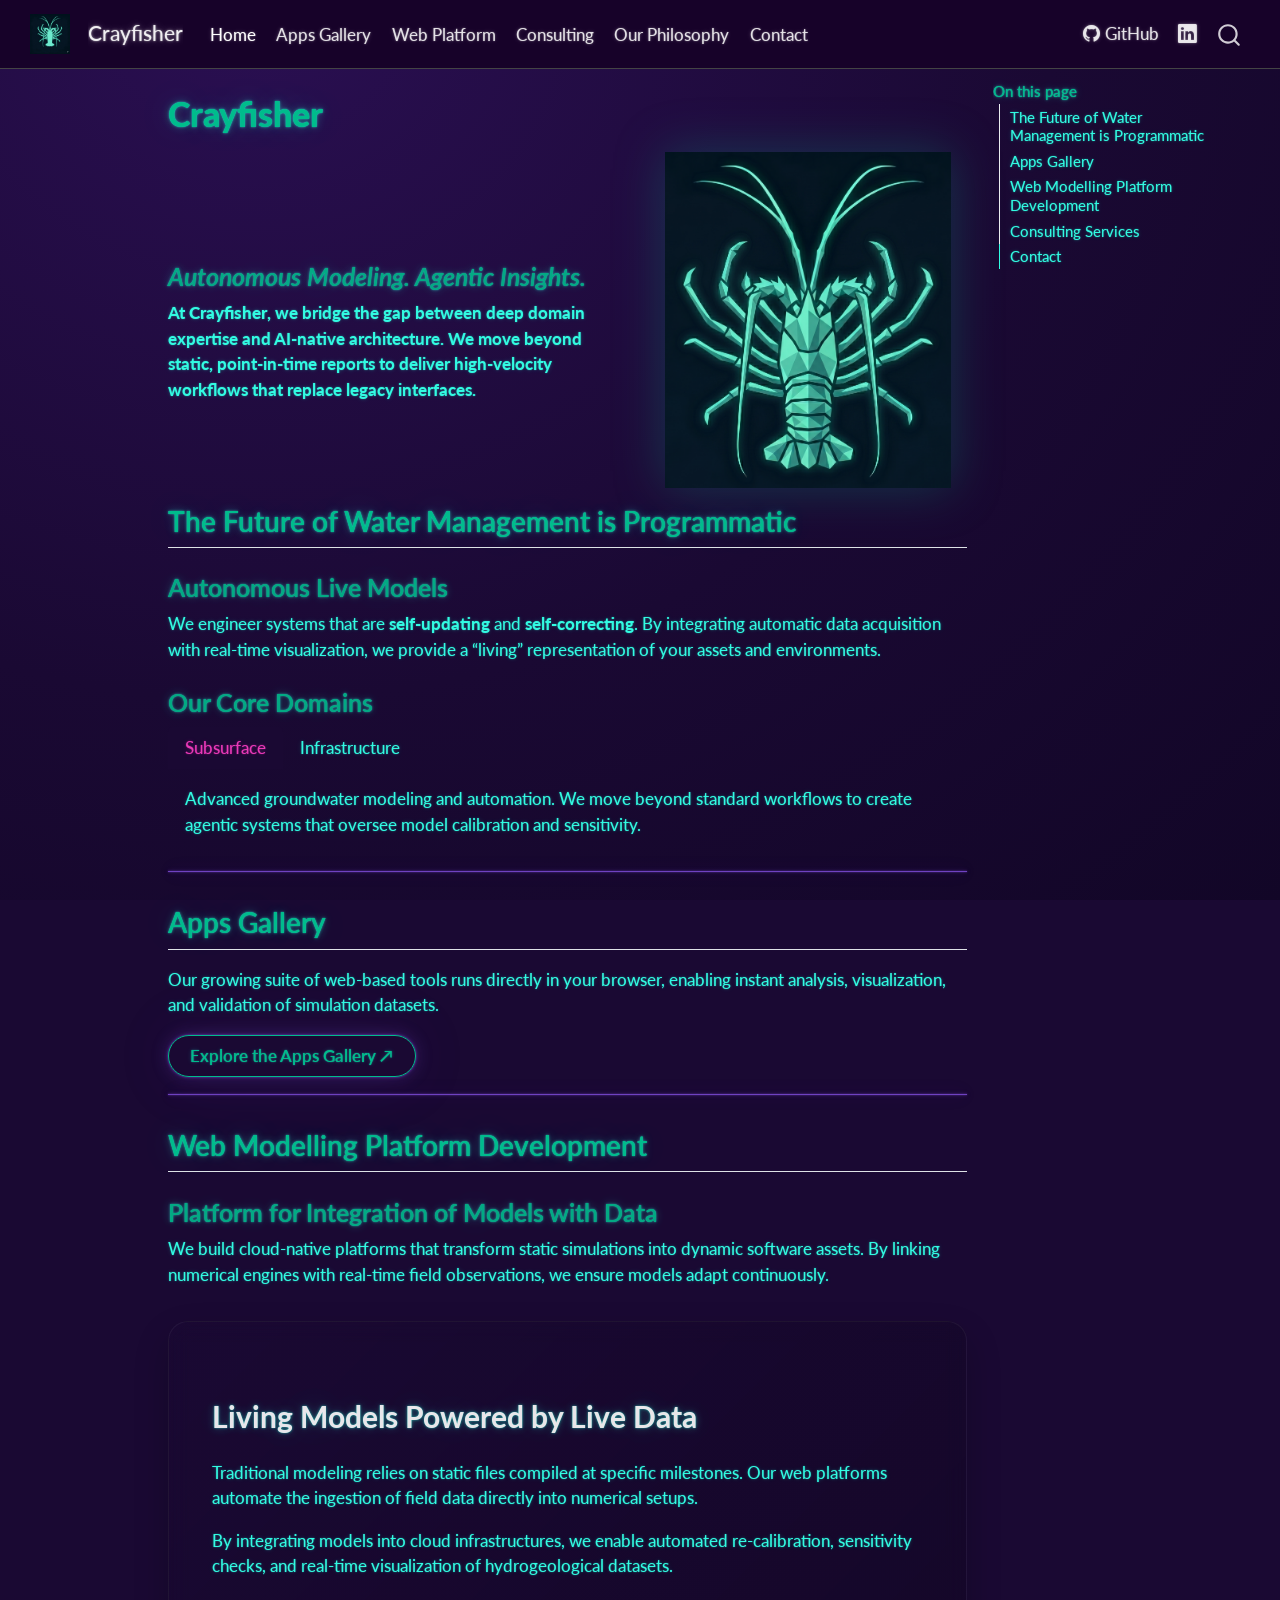
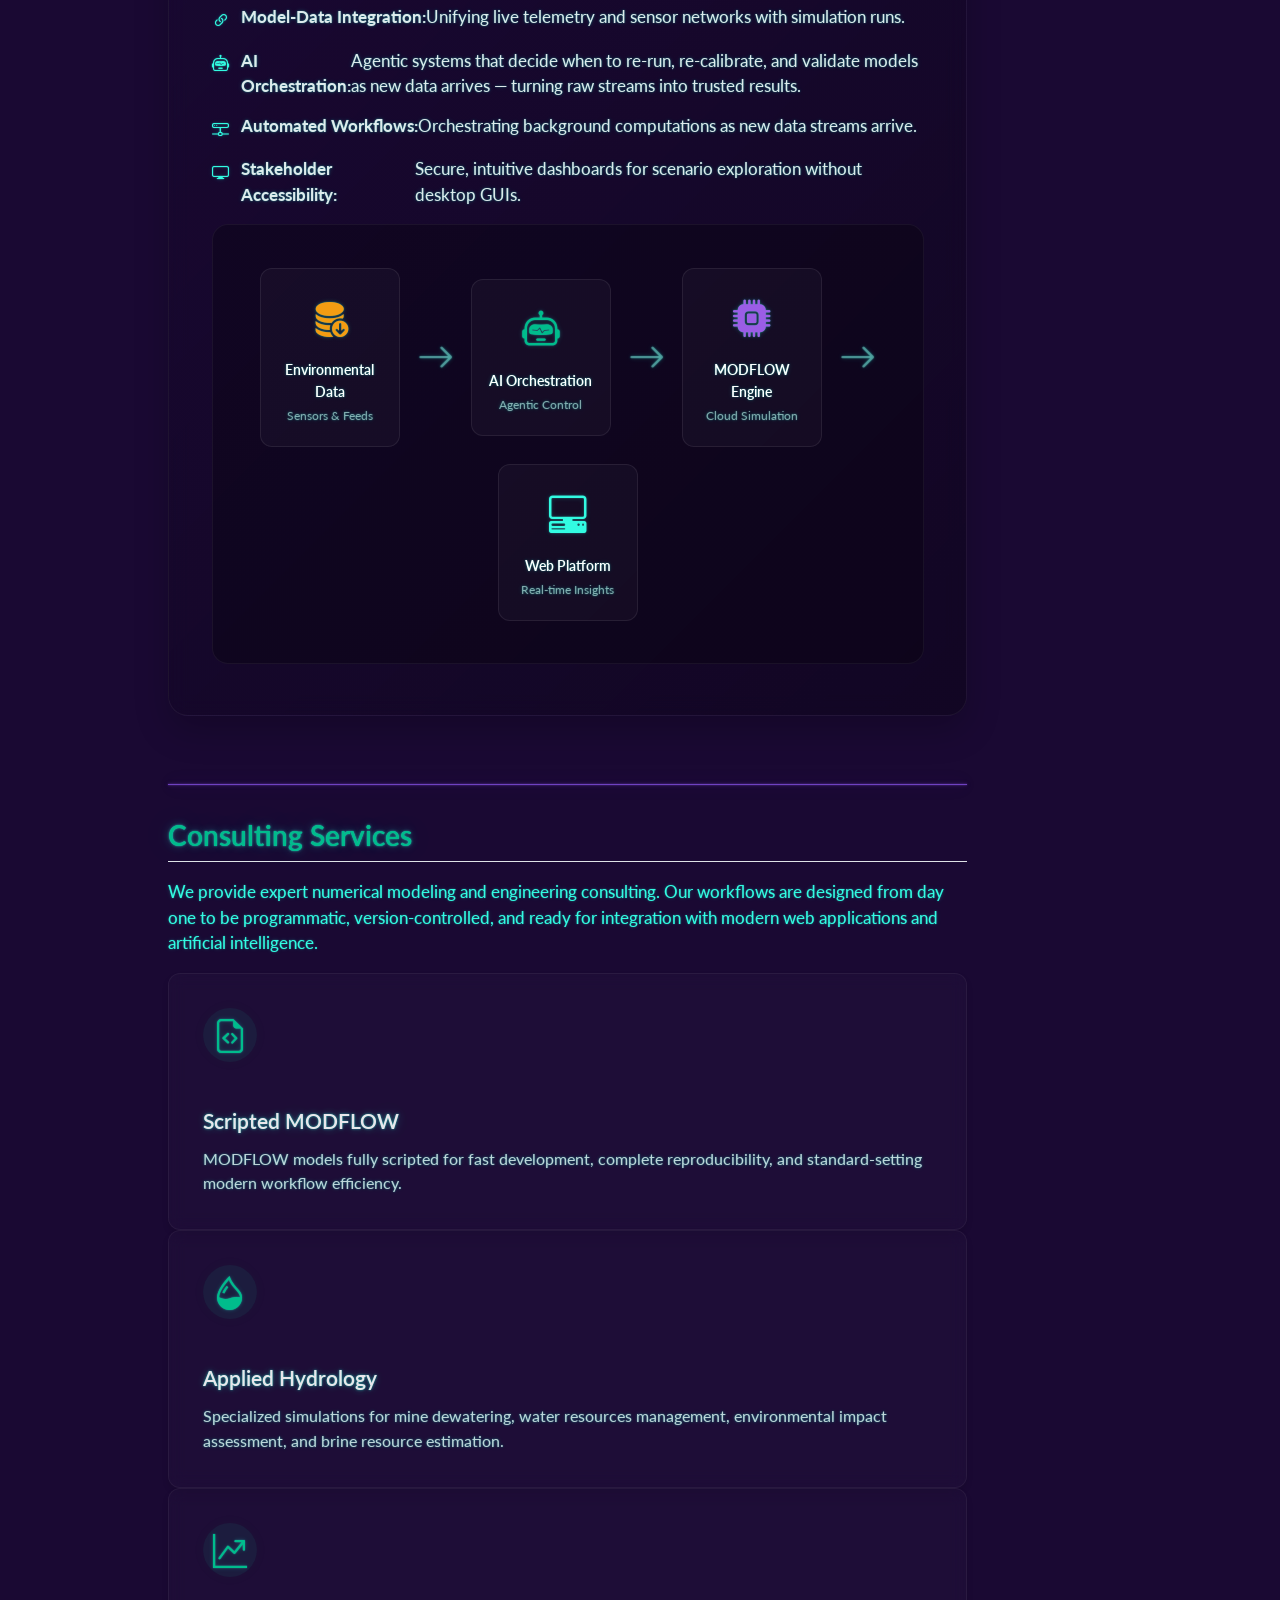
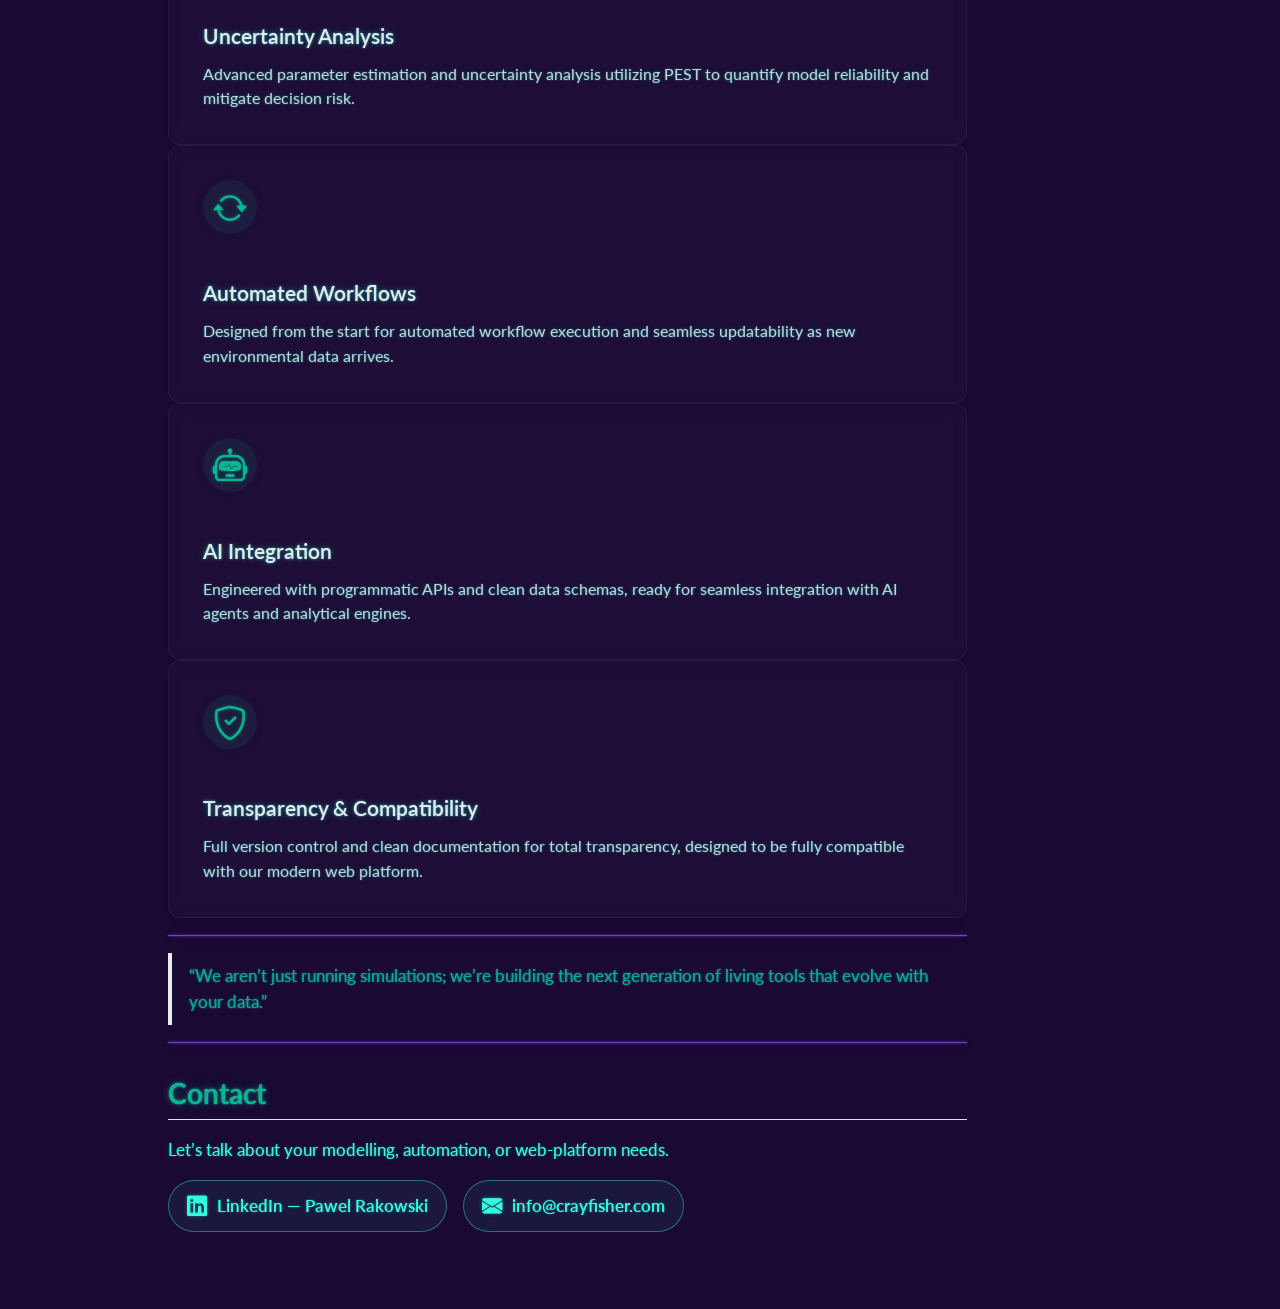
==== commit 2afbaa5f: "Apps tab, BETA marks, AI-orchestration step, contact section; durable CNAME/.nojekyll - Move Apps Ga" ====
--- a/docs/index.html
+++ b/docs/index.html
@@ -101,7 +101,7 @@
 <span class="menu-text">Home</span></a>
   </li>  
   <li class="nav-item">
-    <a class="nav-link" href="./index.html#apps-gallery"> 
+    <a class="nav-link" href="./apps.html"> 
 <span class="menu-text">Apps Gallery</span></a>
   </li>  
   <li class="nav-item">
@@ -115,6 +115,22 @@
   <li class="nav-item">
     <a class="nav-link" href="./about.html"> 
 <span class="menu-text">Our Philosophy</span></a>
+  </li>  
+  <li class="nav-item">
+    <a class="nav-link" href="./index.html#contact"> 
+<span class="menu-text">Contact</span></a>
+  </li>  
+</ul>
+            <ul class="navbar-nav navbar-nav-scroll ms-auto">
+  <li class="nav-item">
+    <a class="nav-link" href="https://github.com/crayfisher"> <i class="bi bi-github" role="img">
+</i> 
+<span class="menu-text">GitHub</span></a>
+  </li>  
+  <li class="nav-item compact">
+    <a class="nav-link" href="https://www.linkedin.com/in/pawel-rakowski-bb853118/"> <i class="bi bi-linkedin" role="img">
+</i> 
+<span class="menu-text"></span></a>
   </li>  
 </ul>
           </div> <!-- /navcollapse -->
@@ -143,6 +159,7 @@
   <li><a href="#platform-for-integration-of-models-with-data" id="toc-platform-for-integration-of-models-with-data" class="nav-link" data-scroll-target="#platform-for-integration-of-models-with-data">Platform for Integration of Models with Data</a></li>
   </ul></li>
   <li><a href="#consulting-services" id="toc-consulting-services" class="nav-link" data-scroll-target="#consulting-services">Consulting Services</a></li>
+  <li><a href="#contact" id="toc-contact" class="nav-link" data-scroll-target="#contact">Contact</a></li>
   </ul>
 </nav>
     </div>
@@ -190,42 +207,8 @@
 </section>
 <section id="apps-gallery" class="level2">
 <h2 class="anchored" data-anchor-id="apps-gallery">Apps Gallery</h2>
-<p>Our growing suite of web-based tools designed for groundwater modelers and environmental managers. These applications run directly in your browser, enabling instant analysis, visualization, and validation of simulation datasets.</p>
-<div class="row g-4 mt-2">
-  <div class="col-md-6">
-    <div class="app-card">
-      <a href="https://lst.crayfisher.com" target="_blank" class="app-thumbnail-container">
-        <img src="lst.png" class="app-thumbnail" alt="lst reader thumbnail">
-      </a>
-      <div class="app-card-body">
-        <h4 class="app-card-title anchored">lst reader</h4>
-        <div class="app-card-subtitle">MODFLOW listing file reader and visualiser</div>
-        <p class="app-card-text">
-          Upload, parse, and dynamically analyze water budget calculations, solver convergence performance, and time-step execution details from MODFLOW listing files.
-        </p>
-        <a href="https://lst.crayfisher.com" class="btn btn-outline-primary app-btn" target="_blank">Launch App ↗</a>
-      </div>
-    </div>
-  </div>
-  <div class="col-md-6">
-    <div class="app-card">
-      <a href="https://heads.crayfisher.com" target="_blank" class="app-thumbnail-container">
-        <img src="heads.png" class="app-thumbnail" alt="heads visualiser thumbnail">
-      </a>
-      <div class="app-card-body">
-        <h4 class="app-card-title anchored">heads visualiser</h4>
-        <div class="app-card-subtitle">MODFLOW heads visualiser for mf6, usg, mf2005</div>
-        <p class="app-card-text">
-          Interactive, web-native 2D and 3D visualization of hydraulic heads, drawdown distributions, and simulated water levels across different stress periods.
-        </p>
-        <a href="https://heads.crayfisher.com" class="btn btn-outline-primary app-btn" target="_blank">Launch App ↗</a>
-      </div>
-    </div>
-  </div>
-</div>
-<p class="text-center text-white-50 mt-4">
-<em>More specialized modeling apps are in active development. This gallery will be continuously expanded in the future.</em>
-</p>
+<p>Our growing suite of web-based tools runs directly in your browser, enabling instant analysis, visualization, and validation of simulation datasets.</p>
+<p><a href="./apps.html" class="btn btn-outline-primary app-btn">Explore the Apps Gallery ↗</a></p>
 <hr>
 </section>
 <section id="web-modelling-platform-development" class="level2">
@@ -244,6 +227,7 @@
     </p>
     <ul class="platform-list">
       <li><i class="bi bi-link-45deg text-accent"></i> <strong>Model-Data Integration:</strong> Unifying live telemetry and sensor networks with simulation runs.</li>
+      <li><i class="bi bi-robot text-accent"></i> <strong>AI Orchestration:</strong> Agentic systems that decide when to re-run, re-calibrate, and validate models as new data arrives — turning raw streams into trusted results.</li>
       <li><i class="bi bi-hdd-network text-accent"></i> <strong>Automated Workflows:</strong> Orchestrating background computations as new data streams arrive.</li>
       <li><i class="bi bi-display text-accent"></i> <strong>Stakeholder Accessibility:</strong> Secure, intuitive dashboards for scenario exploration without desktop GUIs.</li>
     </ul>
@@ -258,13 +242,21 @@
       <div class="visual-flow-arrow">
         <i class="bi bi-arrow-right flow-arrow-1"></i>
       </div>
+      <div class="visual-node ai-node">
+        <i class="bi bi-robot"></i>
+        <span>AI Orchestration</span>
+        <small>Agentic Control</small>
+      </div>
+      <div class="visual-flow-arrow">
+        <i class="bi bi-arrow-right flow-arrow-2"></i>
+      </div>
       <div class="visual-node model-node">
         <i class="bi bi-cpu-fill"></i>
         <span>MODFLOW Engine</span>
         <small>Cloud Simulation</small>
       </div>
       <div class="visual-flow-arrow">
-        <i class="bi bi-arrow-right flow-arrow-2"></i>
+        <i class="bi bi-arrow-right flow-arrow-3"></i>
       </div>
       <div class="visual-node web-node">
         <i class="bi bi-pc-display-horizontal"></i>
@@ -333,6 +325,32 @@
 <blockquote class="blockquote">
 <p>“We aren’t just running simulations; we’re building the next generation of living tools that evolve with your data.”</p>
 </blockquote>
+<hr>
+</section>
+<section id="contact" class="level2">
+<h2 class="anchored" data-anchor-id="contact">Contact</h2>
+<p>Let’s talk about your modelling, automation, or web-platform needs.</p>
+<div class="contact-bar">
+  <a href="https://www.linkedin.com/in/pawel-rakowski-bb853118/" target="_blank" rel="noopener" class="contact-link">
+    <i class="bi bi-linkedin"></i> <span>LinkedIn — Pawel Rakowski</span>
+  </a>
+  <!-- Email is assembled by JS at runtime so the plain address never appears in
+       the page source (defeats automated mailto harvesters). -->
+  <a id="cf-email" href="#" class="contact-link">
+    <i class="bi bi-envelope-fill"></i> <span>Show email</span>
+  </a>
+</div>
+<script>
+  (function () {
+    var a = document.getElementById('cf-email');
+    if (!a) return;
+    var user = ['info'].join('');
+    var domain = ['crayfisher', 'com'].join('.');
+    var addr = user + '@' + domain;
+    a.setAttribute('href', 'mailto:' + addr);
+    a.querySelector('span').textContent = addr;
+  })();
+</script>
 
 
 </section>
--- a/docs/styles.css
+++ b/docs/styles.css
@@ -24,6 +24,62 @@
 
 .title {
     font-weight: 700;
+}
+
+/* Continuous, FIXED page background.
+   Previously each section's own translucent background, layered over the theme's
+   scrolling body gradient, produced visible banding/transitions while scrolling
+   (a lighter patch toward the bottom). Pin one full-viewport gradient that does
+   not move on scroll, matching the Shiny apps' backdrop for a consistent family. */
+html { background: #1a0933; }
+body {
+    background: radial-gradient(ellipse at 20% 0%, #2a0f52 0%, #1a0933 55%, #120627 100%) !important;
+    background-attachment: fixed !important;
+    background-repeat: no-repeat !important;
+    background-size: cover !important;
+}
+
+/* Contact section. */
+.contact-bar {
+    display: flex;
+    flex-wrap: wrap;
+    gap: 16px;
+    margin-top: 1rem;
+}
+.contact-link {
+    display: inline-flex;
+    align-items: center;
+    gap: 10px;
+    padding: 10px 18px;
+    border: 1px solid rgba(50, 251, 226, 0.4);
+    border-radius: 30px;
+    background: rgba(50, 251, 226, 0.06);
+    color: #32fbe2 !important;
+    font-weight: 600;
+    text-decoration: none !important;
+    transition: all 0.2s ease;
+}
+.contact-link:hover {
+    background: #32fbe2;
+    color: #150726 !important;
+    box-shadow: 0 0 16px rgba(50, 251, 226, 0.5);
+    transform: translateY(-1px);
+}
+.contact-link i { font-size: 1.2rem; }
+
+/* BETA badge for app tiles / page header. */
+.beta-badge {
+    display: inline-block;
+    margin-left: 10px;
+    padding: 1px 10px;
+    font-size: 0.55em;
+    font-weight: 700;
+    letter-spacing: 1px;
+    color: #1a0933;
+    background: #32fbe2;
+    border-radius: 30px;
+    vertical-align: middle;
+    box-shadow: 0 0 12px rgba(50, 251, 226, 0.5);
 }
 
 .navbar-brand img {
@@ -213,6 +269,13 @@
     transform: scale(1.05);
 }
 
+.ai-node i { color: #00bc8c; }
+.ai-node:hover {
+    border-color: #00bc8c;
+    box-shadow: 0 0 15px rgba(0, 188, 140, 0.25);
+    transform: scale(1.05);
+}
+
 .model-node i { color: #9b5de5; }
 .model-node:hover {
     border-color: #9b5de5;
@@ -240,7 +303,11 @@
 }
 
 .flow-arrow-2 {
-    animation-delay: 1s !important;
+    animation-delay: 0.66s !important;
+}
+
+.flow-arrow-3 {
+    animation-delay: 1.33s !important;
 }
 
 @keyframes flow-pulse {
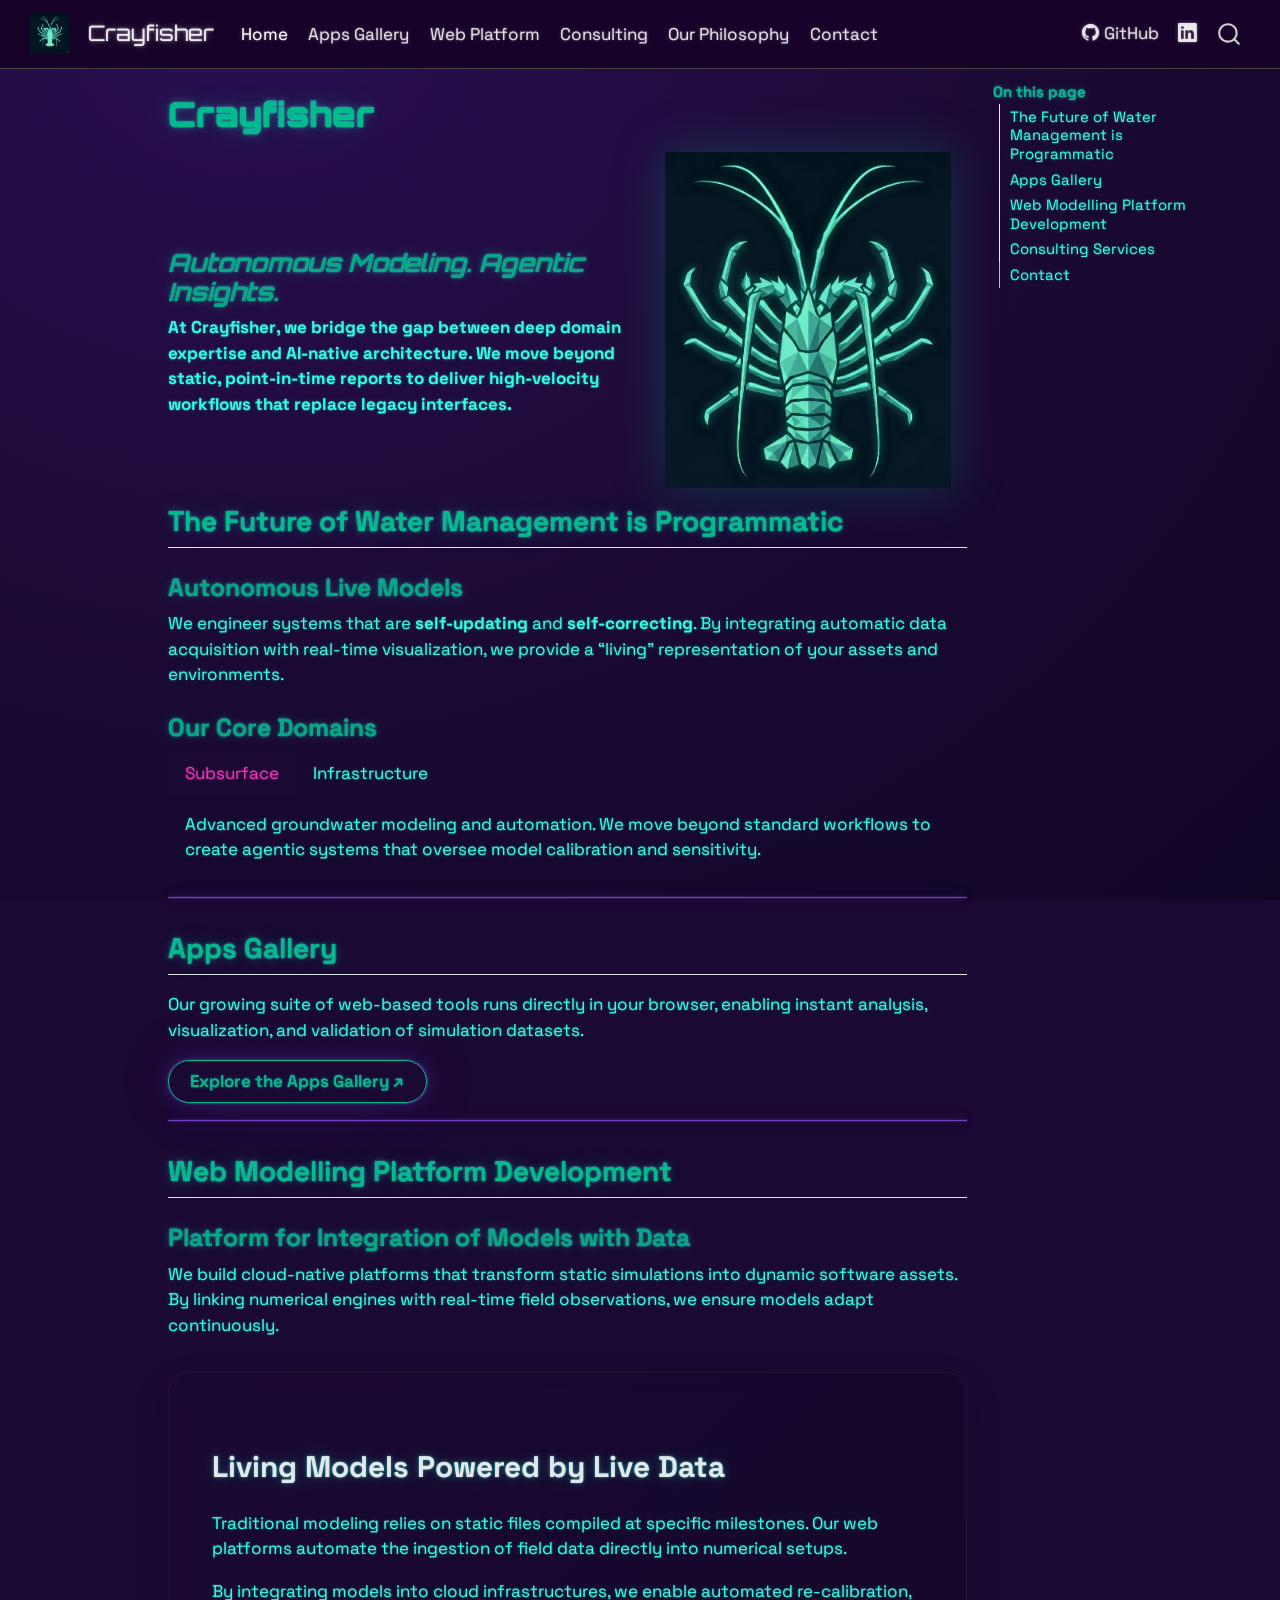
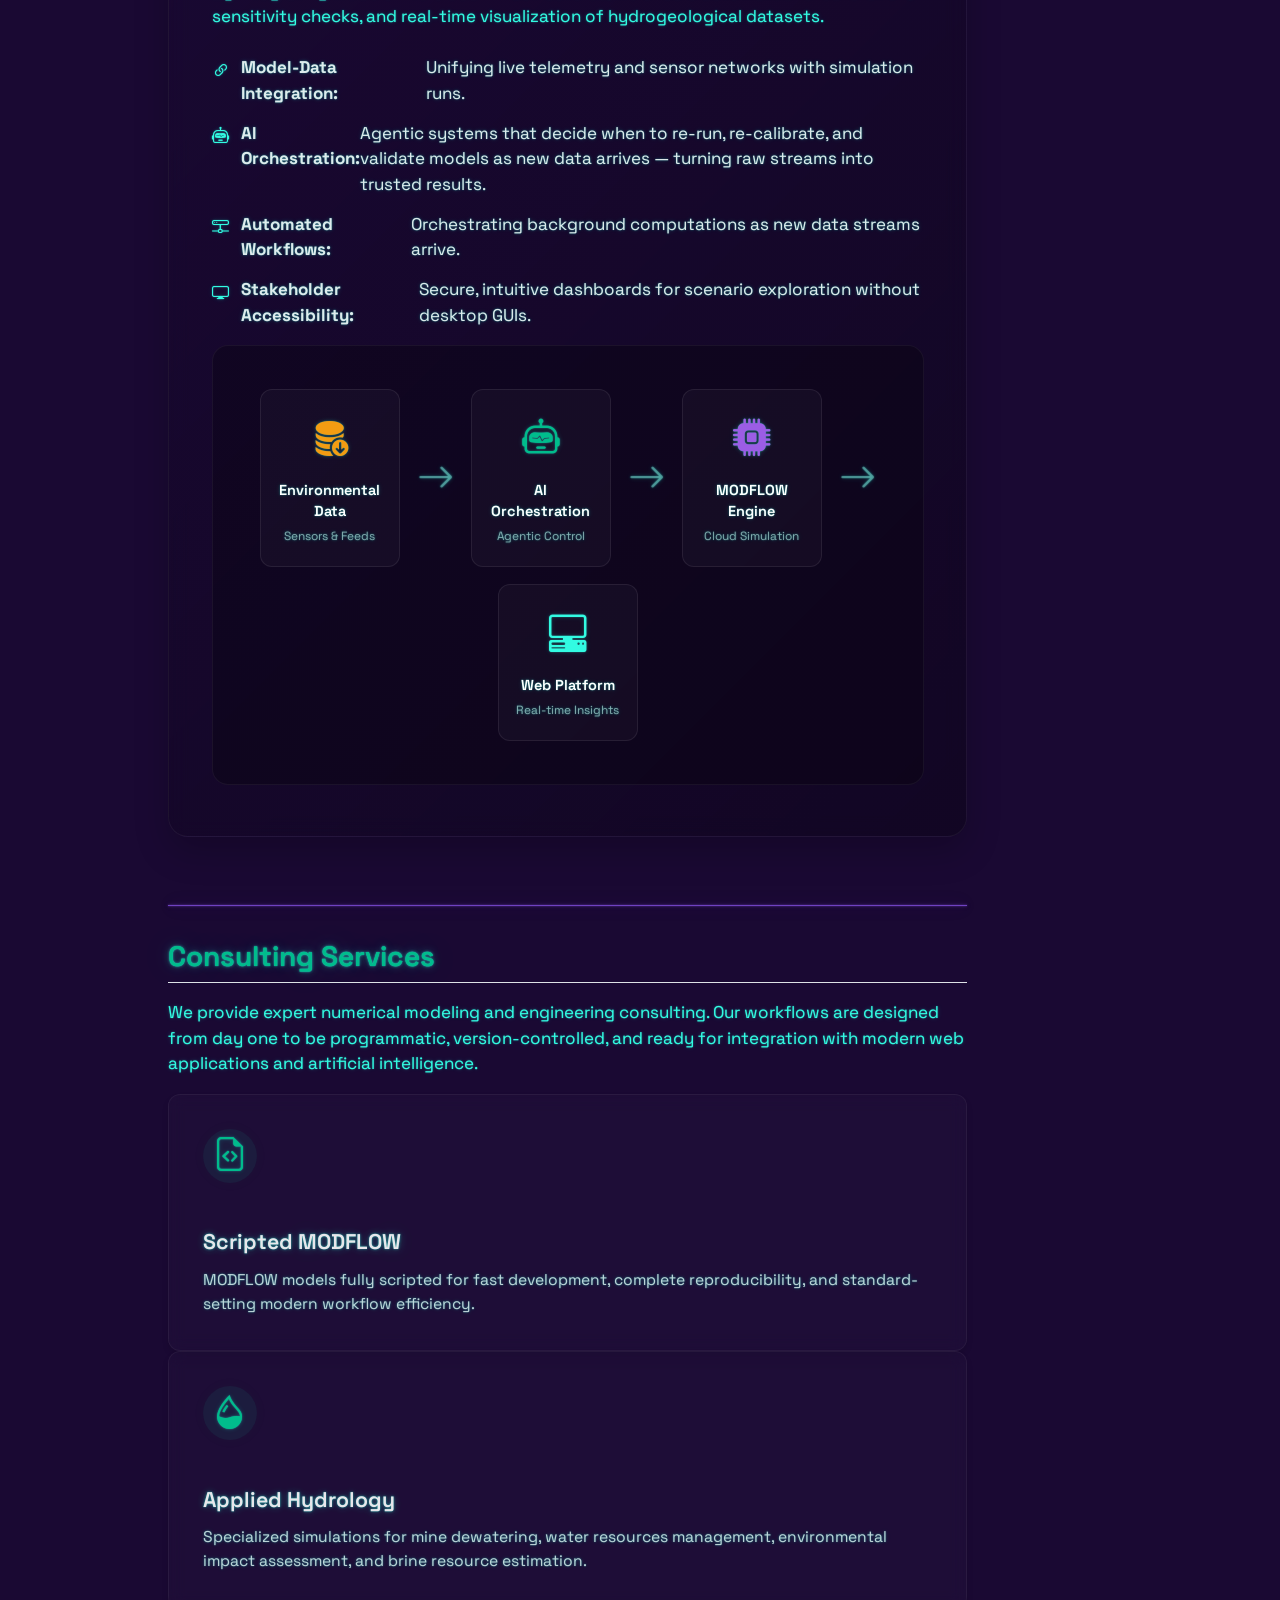
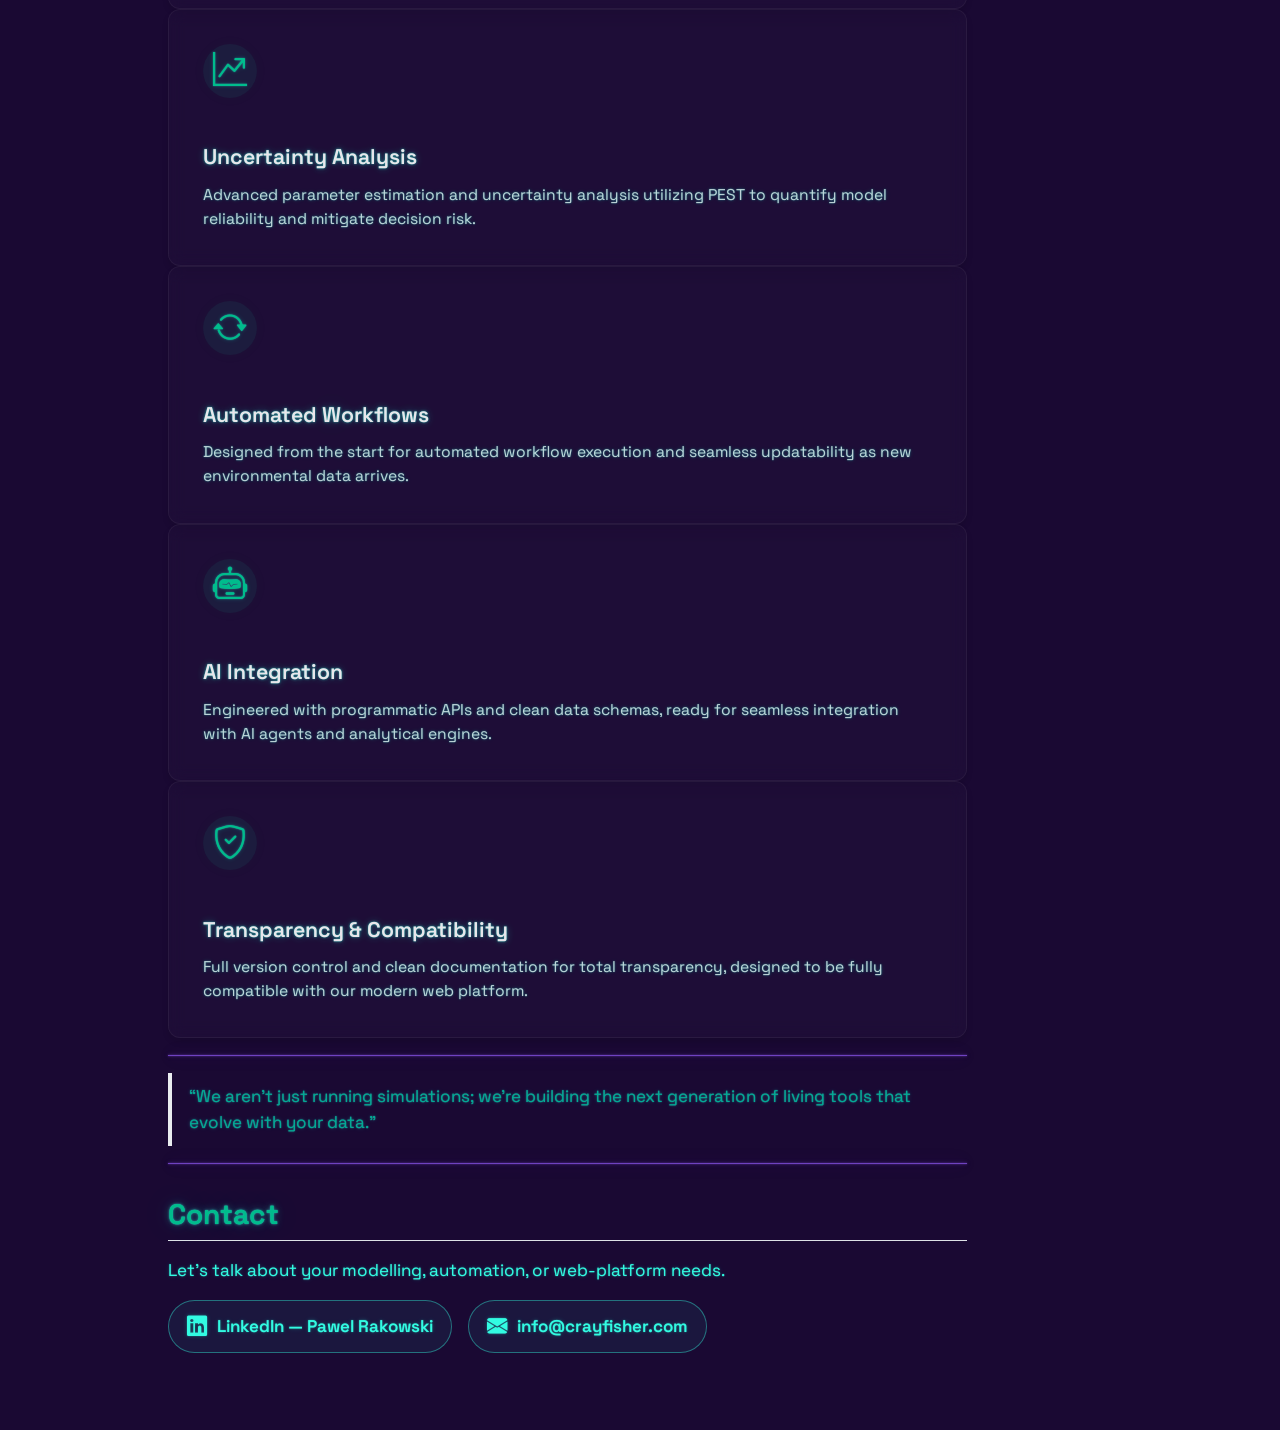
==== commit c2d7e446: "Switch site font to Space Grotesk, Crayfisher wordmark to Orbitron Scoped the Orbitron wordmark font" ====
--- a/docs/index.html
+++ b/docs/index.html
@@ -164,16 +164,16 @@
 </nav>
     </div>
 <!-- main -->
-<main class="content" id="quarto-document-content"><header id="title-block-header" class="quarto-title-block"><h1 class="title display-7"><strong>Crayfisher</strong></h1></header>
+<main class="content" id="quarto-document-content"><header id="title-block-header" class="quarto-title-block"><h1 class="title brand-font display-7"><strong>Crayfisher</strong></h1></header>
 
 
 
 
 <div class="grid align-items-center">
-<section id="crayfisher" class="level1 title g-col-12 g-col-md-7">
-
-<section id="autonomous-modeling.-agentic-insights." class="level3">
-<h3 class="anchored" data-anchor-id="autonomous-modeling.-agentic-insights."><em>Autonomous Modeling. Agentic Insights.</em></h3>
+<section id="crayfisher" class="level1 title brand-font g-col-12 g-col-md-7">
+
+<section id="autonomous-modeling.-agentic-insights." class="level3 brand-font">
+<h3 class="brand-font anchored" data-anchor-id="autonomous-modeling.-agentic-insights."><em>Autonomous Modeling. Agentic Insights.</em></h3>
 <p>At <strong>Crayfisher</strong>, we bridge the gap between deep domain expertise and AI-native architecture. We move beyond static, point-in-time reports to deliver high-velocity workflows that replace legacy interfaces.</p>
 </section>
 </section>
--- a/docs/styles.css
+++ b/docs/styles.css
@@ -1,15 +1,19 @@
-/* Custom styles for Crayfisher */
-.navbar {
-    background-color: var(--bs-body-bg) !important;
-    border-bottom: 1px solid #444;
-}
-
-h1, h2, h3 {
-    color: #00bc8c; /* Darkly primary color accent */
-}
-
-.title {
-    font-weight: 700;
+/* Fonts: Space Grotesk site-wide, Orbitron for Crayfisher logo/brand text. */
+@import url('https://fonts.googleapis.com/css2?family=Space+Grotesk:wght@300..700&family=Orbitron:wght@500..800&display=swap');
+
+body {
+    font-family: 'Space Grotesk', sans-serif;
+}
+
+/* Quarto duplicates a heading's classes onto its wrapping <section> as well as
+   the heading itself, so a bare .brand-font selector leaks into sibling body
+   copy (e.g. the paragraph under the tagline). The wrapper is always a
+   <section> tag while the real heading is h1/h3, so scope by tag name to
+   keep Orbitron on the heading text only. */
+.navbar-title,
+h1.brand-font,
+h3.brand-font {
+    font-family: 'Orbitron', sans-serif;
 }
 
 /* Custom styles for Crayfisher */
@@ -82,6 +86,21 @@
     box-shadow: 0 0 12px rgba(50, 251, 226, 0.5);
 }
 
+/* INVITE ONLY badge for gated app tiles. */
+.invite-badge {
+    display: inline-block;
+    margin-left: 10px;
+    padding: 1px 10px;
+    font-size: 0.55em;
+    font-weight: 700;
+    letter-spacing: 1px;
+    color: #1a0933;
+    background: #ffc233;
+    border-radius: 30px;
+    vertical-align: middle;
+    box-shadow: 0 0 12px rgba(255, 194, 51, 0.5);
+}
+
 .navbar-brand img {
     max-height: 40px;
     margin-right: 10px;
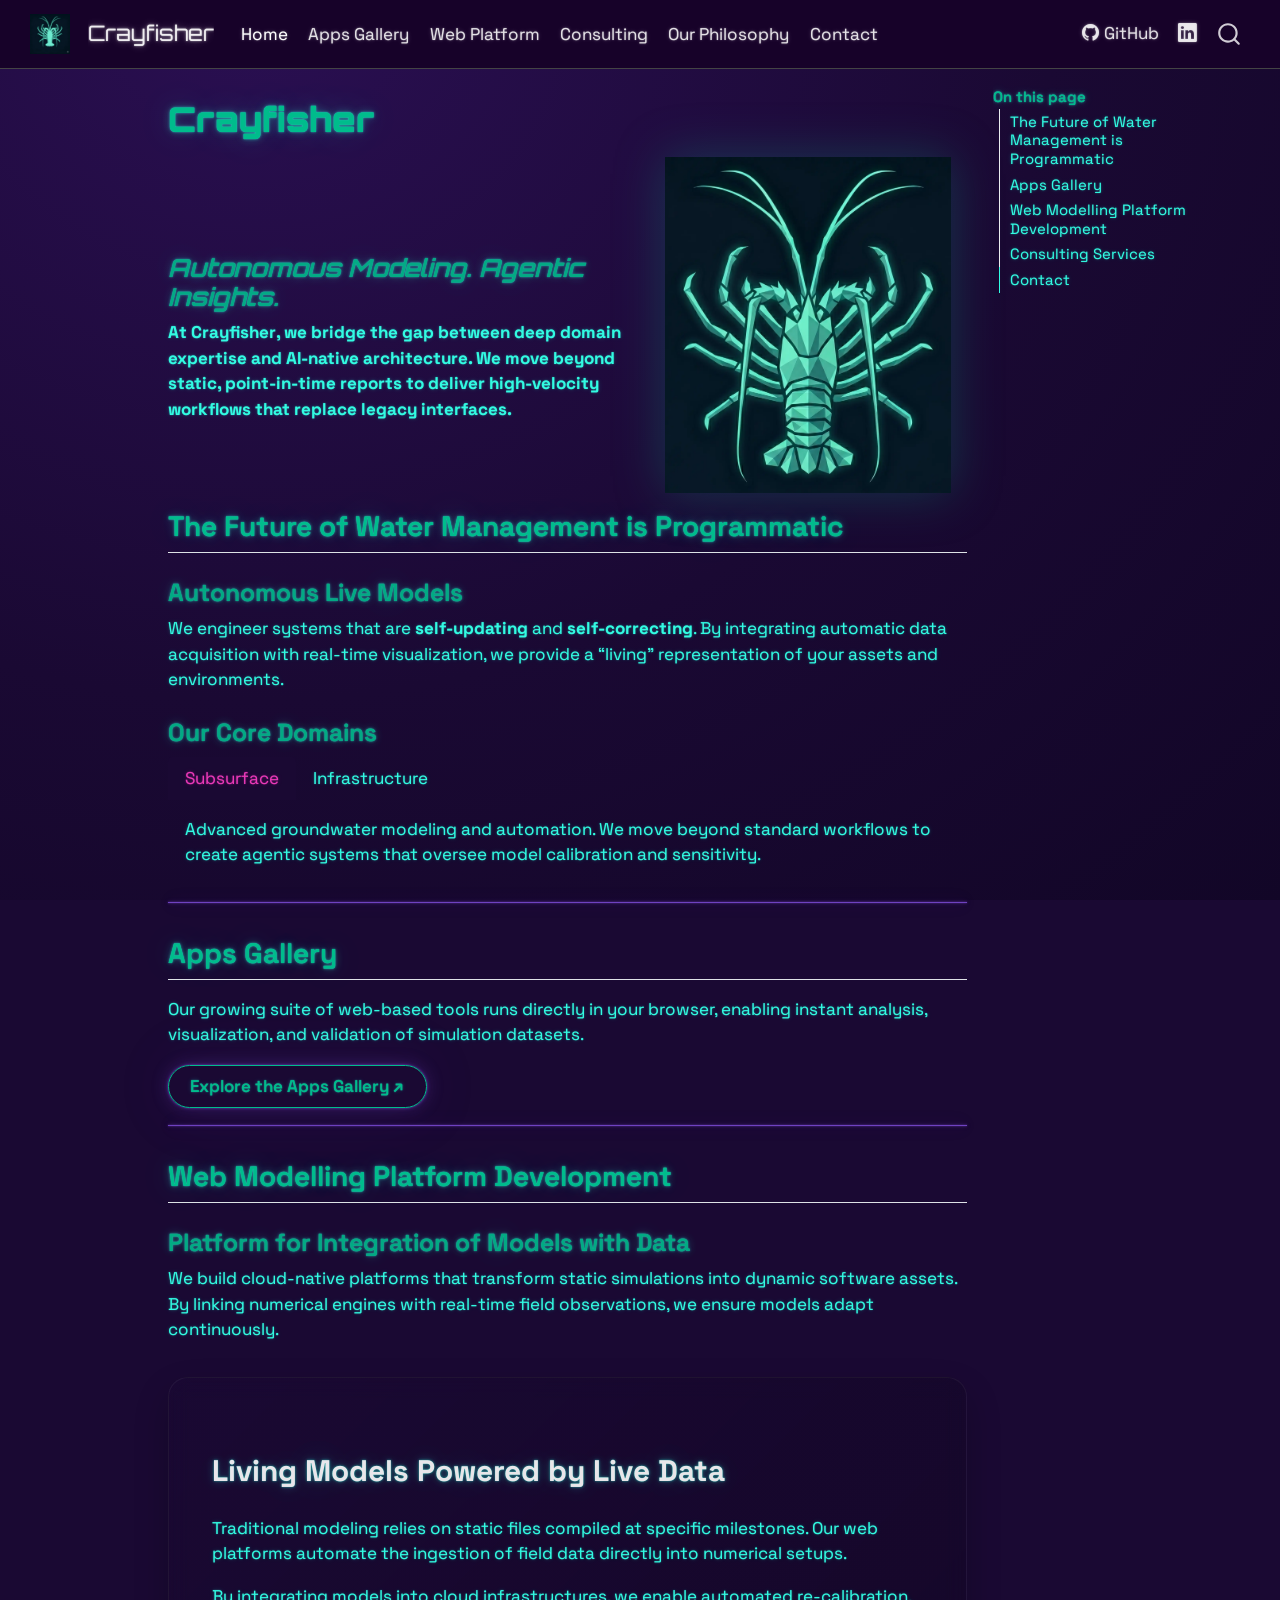
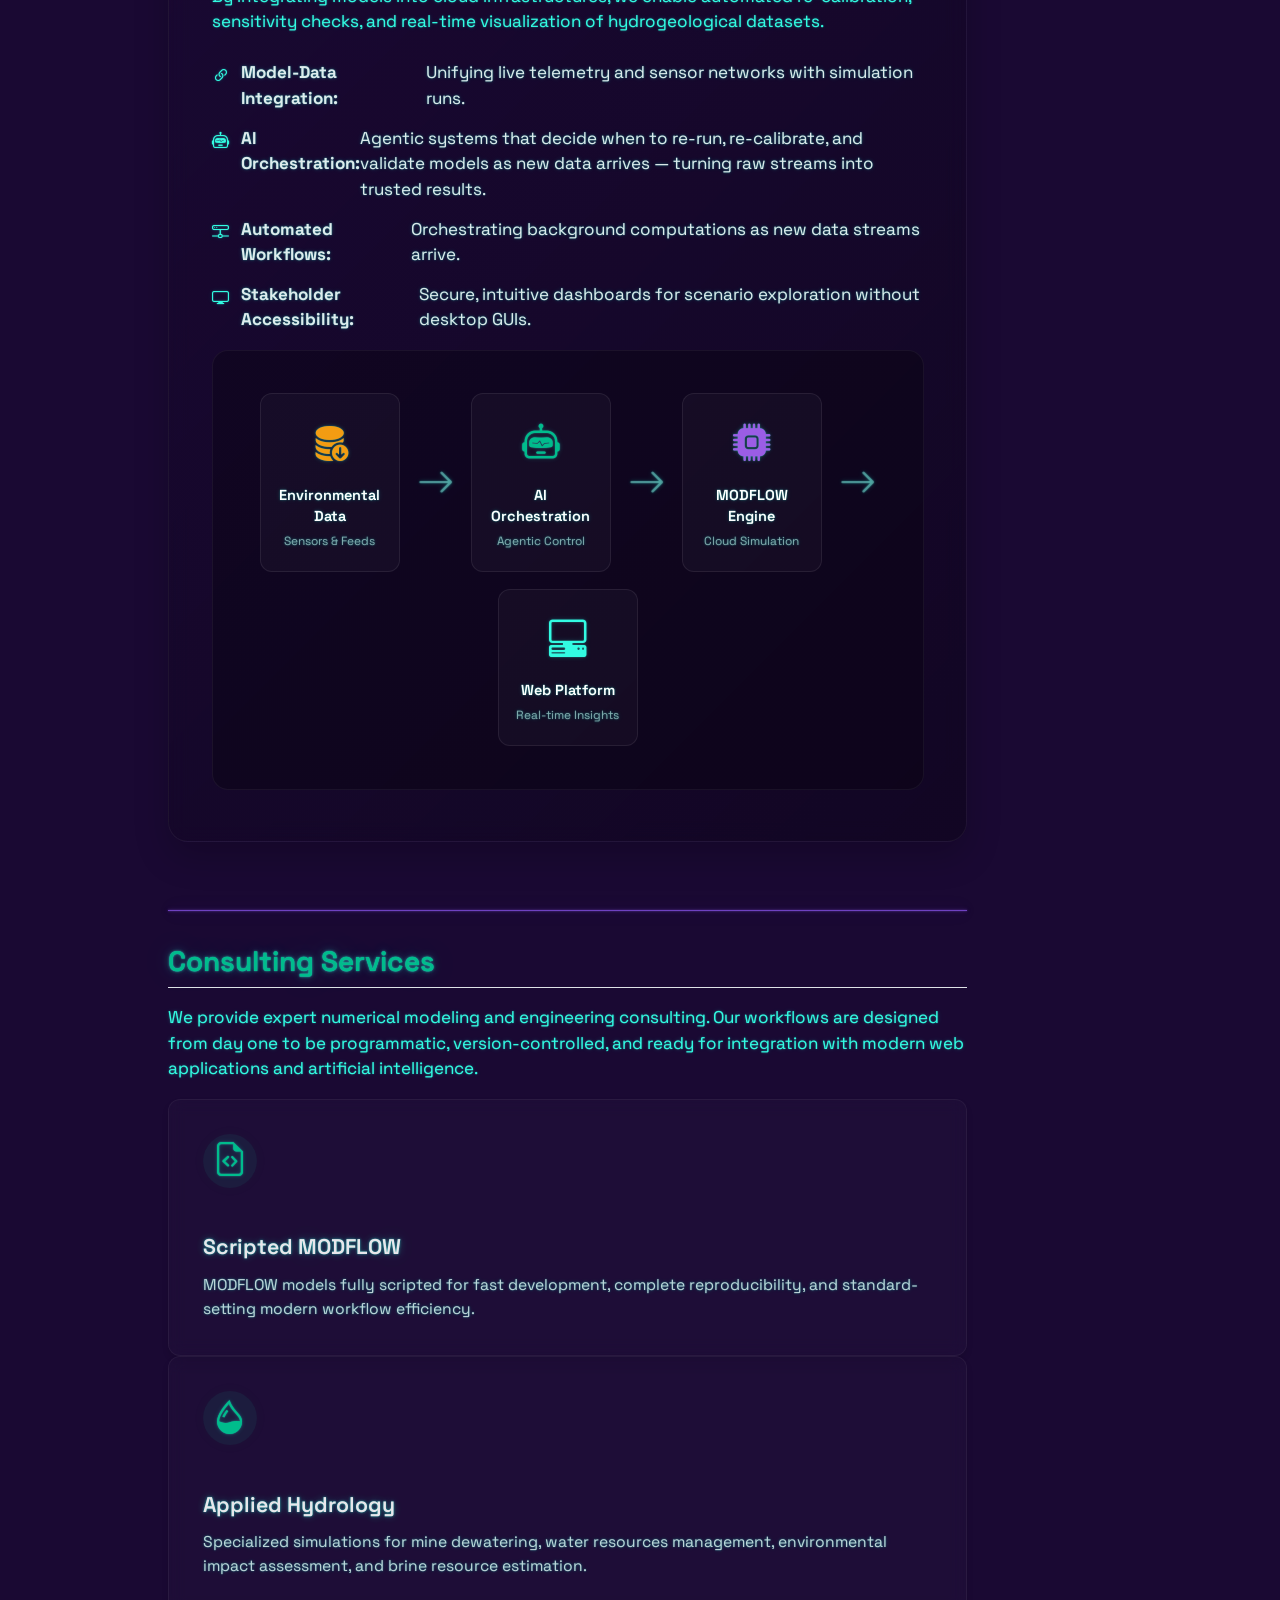
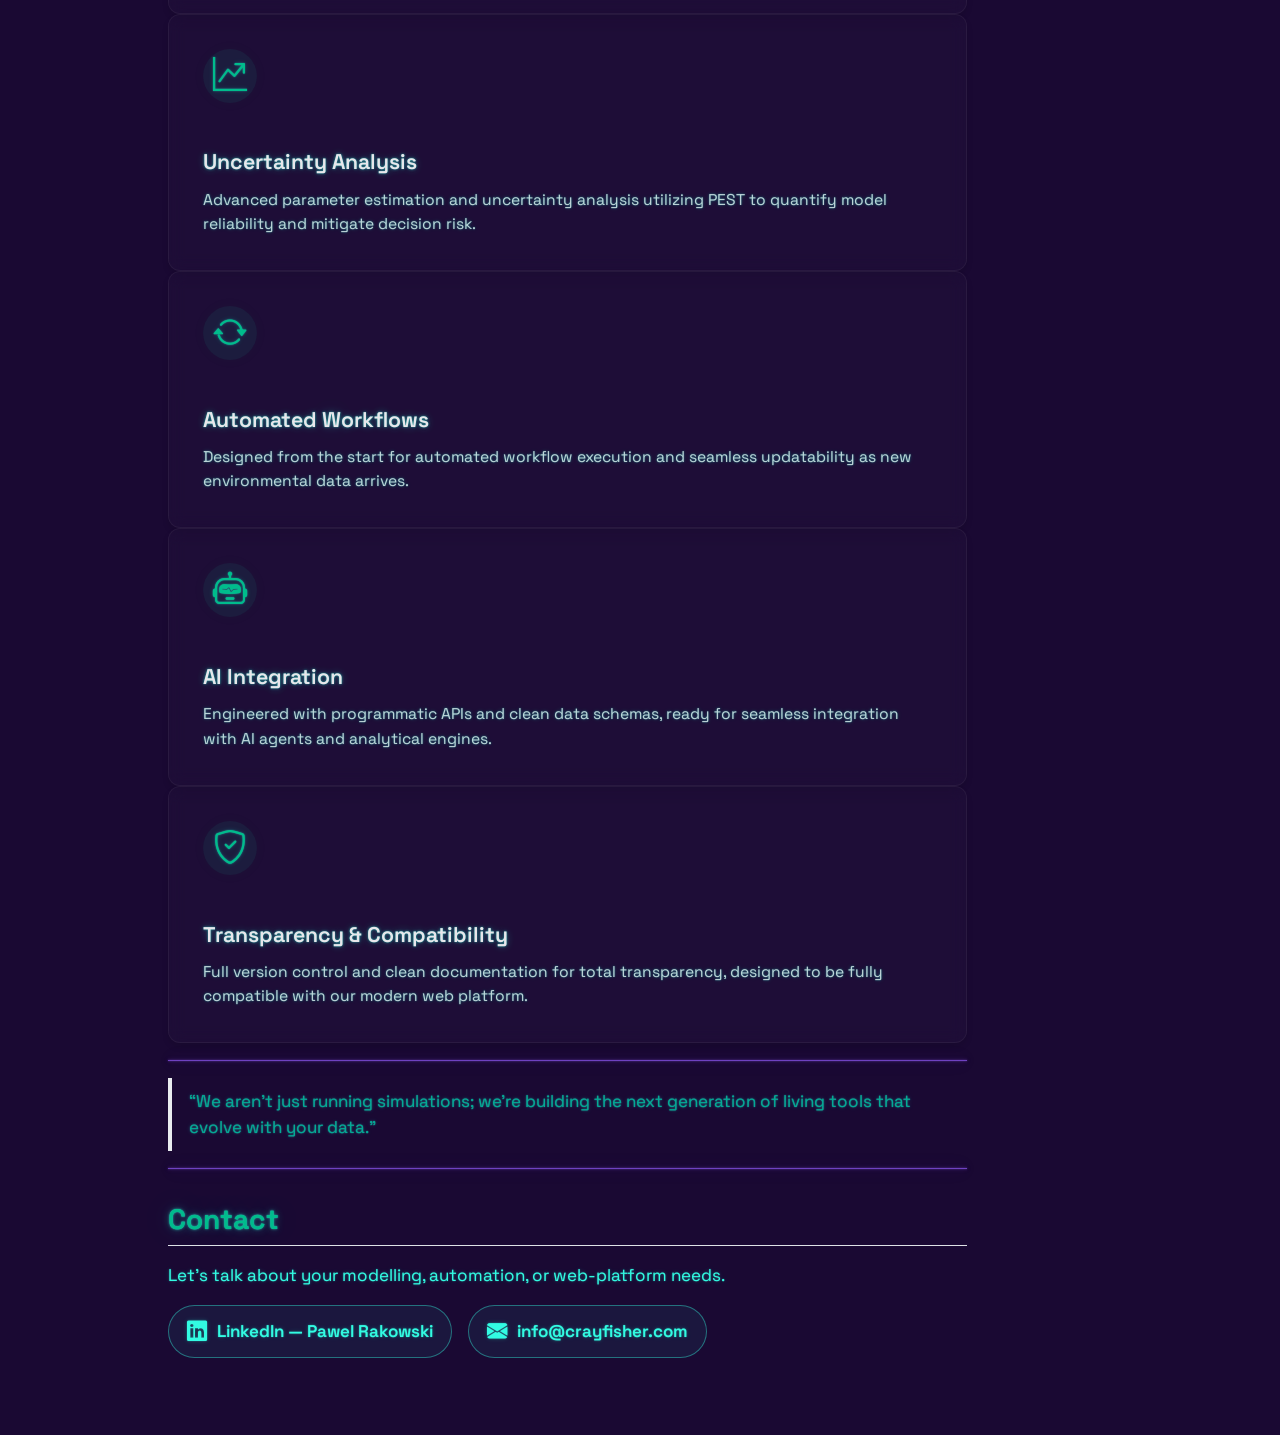
==== commit 5364cd62: "Cut page images 7.2MB -> 116KB; drop the now-inert Pages CNAME logo-small.png was 2048x2048 / 4.7MB " ====
--- a/docs/index.html
+++ b/docs/index.html
@@ -2,7 +2,7 @@
 <html xmlns="http://www.w3.org/1999/xhtml" lang="en" xml:lang="en"><head>
 
 <meta charset="utf-8">
-<meta name="generator" content="quarto-1.9.37">
+<meta name="generator" content="quarto-1.10.18">
 
 <meta name="viewport" content="width=device-width, initial-scale=1.0, user-scalable=yes">
 
@@ -12,10 +12,13 @@
 /* Default styles provided by pandoc.
 ** See https://pandoc.org/MANUAL.html#variables-for-html for config info.
 */
-code{white-space: pre-wrap;}
 span.smallcaps{font-variant: small-caps;}
-div.columns{display: flex; gap: min(4vw, 1.5em);}
-div.column{flex: auto; overflow-x: auto;}
+div.columns{display: flex; gap: 1.5em;}
+div.column{flex: auto;}
+@media screen {
+div.columns{gap: min(4vw, 1.5em);}
+div.column{overflow-x: auto;}
+}
 div.hanging-indent{margin-left: 1.5em; text-indent: -1.5em;}
 ul.task-list{list-style: none;}
 ul.task-list li input[type="checkbox"] {
@@ -39,10 +42,10 @@
 <script src="site_libs/quarto-html/tippy.umd.min.js"></script>
 <script src="site_libs/quarto-html/anchor.min.js"></script>
 <link href="site_libs/quarto-html/tippy.css" rel="stylesheet">
-<link href="site_libs/quarto-html/quarto-syntax-highlighting-dark-d0ae9245876894da5ac7e18953ecc5cc.css" rel="stylesheet" id="quarto-text-highlighting-styles">
+<link href="site_libs/quarto-html/quarto-syntax-highlighting-dark-b85bc7c33db8c58e0ec93c3465666fed.css" rel="stylesheet" id="quarto-text-highlighting-styles">
 <script src="site_libs/bootstrap/bootstrap.min.js"></script>
 <link href="site_libs/bootstrap/bootstrap-icons.css" rel="stylesheet">
-<link href="site_libs/bootstrap/bootstrap-dae58e1f32ea28fb2815b70d12fa1953.min.css" rel="stylesheet" append-hash="true" id="quarto-bootstrap" data-mode="dark">
+<link href="site_libs/bootstrap/bootstrap-df7ed45e0b8c3998686ef804c9957b31.min.css" rel="stylesheet" append-hash="true" id="quarto-bootstrap" data-mode="dark">
 <script id="quarto-search-options" type="application/json">{
   "location": "navbar",
   "copy-button": false,
@@ -178,7 +181,7 @@
 </section>
 </section>
 <div class="g-col-12 g-col-md-5 text-center">
-<p><img src="logo-large.png" class="img-fluid" style="filter: drop-shadow(0 0 25px rgba(0, 188, 140, 0.25));;width:90.0%"></p>
+<p><img src="logo-large.webp" class="img-fluid" style="filter: drop-shadow(0 0 25px rgba(0, 188, 140, 0.25));;width:90.0%"></p>
 </div>
 </div>
 <section id="the-future-of-water-management-is-programmatic" class="level2">
--- a/docs/site_libs/quarto-html/quarto-syntax-highlighting-dark-b85bc7c33db8c58e0ec93c3465666fed.css
+++ b/docs/site_libs/quarto-html/quarto-syntax-highlighting-dark-b85bc7c33db8c58e0ec93c3465666fed.css
@@ -0,0 +1,219 @@
+/* quarto syntax highlight colors */
+:root {
+  --quarto-hl-al-color: #f07178;
+  --quarto-hl-an-color: #d4d0ab;
+  --quarto-hl-at-color: #00e0e0;
+  --quarto-hl-bn-color: #d4d0ab;
+  --quarto-hl-bu-color: #abe338;
+  --quarto-hl-ch-color: #abe338;
+  --quarto-hl-co-color: #f8f8f2;
+  --quarto-hl-cv-color: #ffd700;
+  --quarto-hl-cn-color: #ffd700;
+  --quarto-hl-cf-color: #ffa07a;
+  --quarto-hl-dt-color: #ffa07a;
+  --quarto-hl-dv-color: #d4d0ab;
+  --quarto-hl-do-color: #f8f8f2;
+  --quarto-hl-er-color: #f07178;
+  --quarto-hl-ex-color: #00e0e0;
+  --quarto-hl-fl-color: #d4d0ab;
+  --quarto-hl-fu-color: #ffa07a;
+  --quarto-hl-im-color: #abe338;
+  --quarto-hl-in-color: #d4d0ab;
+  --quarto-hl-kw-color: #ffa07a;
+  --quarto-hl-op-color: #ffa07a;
+  --quarto-hl-ot-color: #00e0e0;
+  --quarto-hl-pp-color: #dcc6e0;
+  --quarto-hl-re-color: #00e0e0;
+  --quarto-hl-sc-color: #abe338;
+  --quarto-hl-ss-color: #abe338;
+  --quarto-hl-st-color: #abe338;
+  --quarto-hl-va-color: #00e0e0;
+  --quarto-hl-vs-color: #abe338;
+  --quarto-hl-wa-color: #dcc6e0;
+}
+
+/* other quarto variables */
+:root {
+  --quarto-font-monospace: SFMono-Regular, Menlo, Monaco, Consolas, "Liberation Mono", "Courier New", monospace;
+}
+
+/* syntax highlight based on Pandoc's rules */
+pre > code.sourceCode > span {
+  color: #f8f8f2;
+}
+
+code.sourceCode > span {
+  color: #f8f8f2;
+}
+
+div.sourceCode,
+div.sourceCode pre.sourceCode {
+  color: #f8f8f2;
+}
+
+/* Normal */
+code span {
+  color: #f8f8f2;
+}
+
+/* Alert */
+code span.al {
+  color: #f07178;
+}
+
+/* Annotation */
+code span.an {
+  color: #d4d0ab;
+}
+
+/* Attribute */
+code span.at {
+  color: #00e0e0;
+}
+
+/* BaseN */
+code span.bn {
+  color: #d4d0ab;
+}
+
+/* BuiltIn */
+code span.bu {
+  color: #abe338;
+}
+
+/* ControlFlow */
+code span.cf {
+  font-weight: bold;
+  color: #ffa07a;
+}
+
+/* Char */
+code span.ch {
+  color: #abe338;
+}
+
+/* Constant */
+code span.cn {
+  color: #ffd700;
+}
+
+/* Comment */
+code span.co {
+  font-style: italic;
+  color: #f8f8f2;
+}
+
+/* CommentVar */
+code span.cv {
+  color: #ffd700;
+}
+
+/* Documentation */
+code span.do {
+  color: #f8f8f2;
+}
+
+/* DataType */
+code span.dt {
+  color: #ffa07a;
+}
+
+/* DecVal */
+code span.dv {
+  color: #d4d0ab;
+}
+
+/* Error */
+code span.er {
+  color: #f07178;
+  text-decoration: underline;
+}
+
+/* Extension */
+code span.ex {
+  font-weight: bold;
+  color: #00e0e0;
+}
+
+/* Float */
+code span.fl {
+  color: #d4d0ab;
+}
+
+/* Function */
+code span.fu {
+  color: #ffa07a;
+}
+
+/* Import */
+code span.im {
+  color: #abe338;
+}
+
+/* Information */
+code span.in {
+  color: #d4d0ab;
+}
+
+/* Keyword */
+code span.kw {
+  font-weight: bold;
+  color: #ffa07a;
+}
+
+/* Operator */
+code span.op {
+  color: #ffa07a;
+}
+
+/* Other */
+code span.ot {
+  color: #00e0e0;
+}
+
+/* Preprocessor */
+code span.pp {
+  color: #dcc6e0;
+}
+
+/* RegionMarker */
+code span.re {
+  background-color: #f8f8f2;
+  color: #00e0e0;
+}
+
+/* SpecialChar */
+code span.sc {
+  color: #abe338;
+}
+
+/* SpecialString */
+code span.ss {
+  color: #abe338;
+}
+
+/* String */
+code span.st {
+  color: #abe338;
+}
+
+/* Variable */
+code span.va {
+  color: #00e0e0;
+}
+
+/* VerbatimString */
+code span.vs {
+  color: #abe338;
+}
+
+/* Warning */
+code span.wa {
+  color: #dcc6e0;
+}
+
+.prevent-inlining {
+  content: "</";
+}
+
+/*# sourceMappingURL=4ed8f1090dec6531da29ab00902aa718.css.map */
